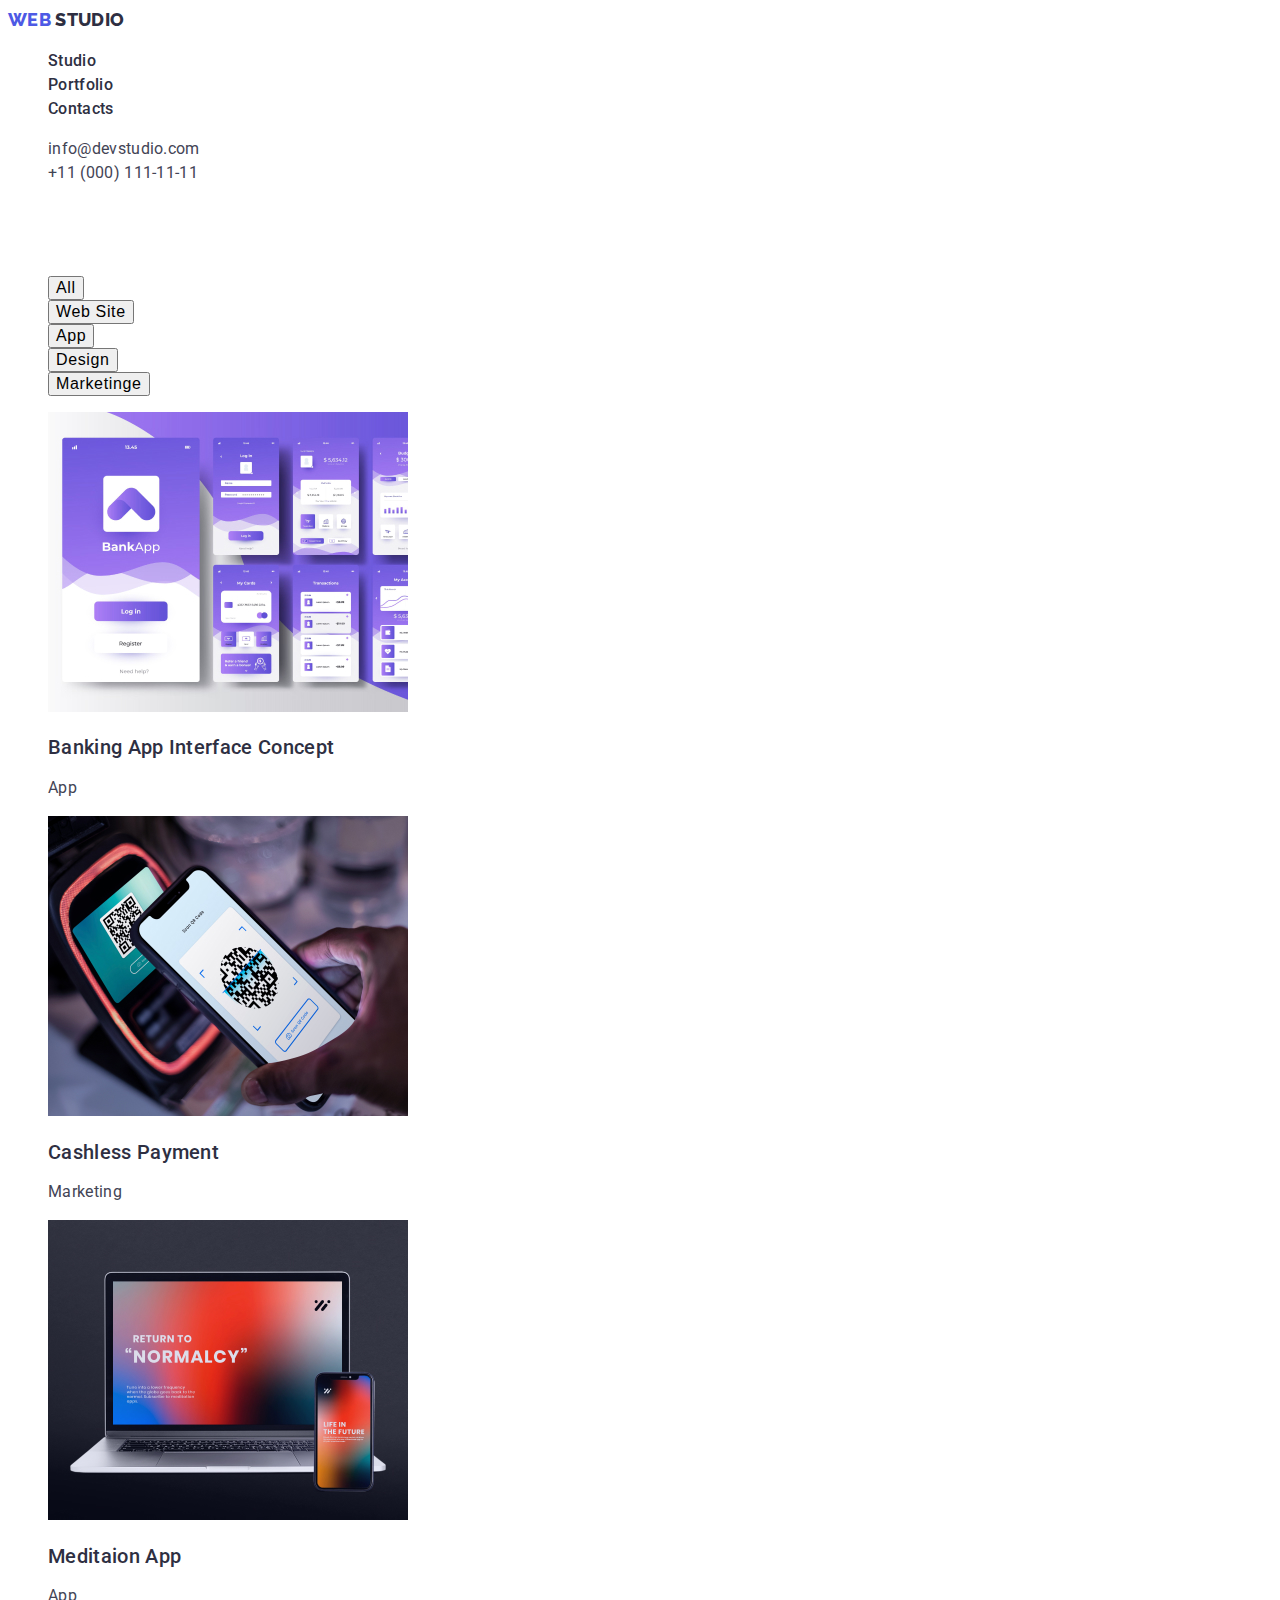
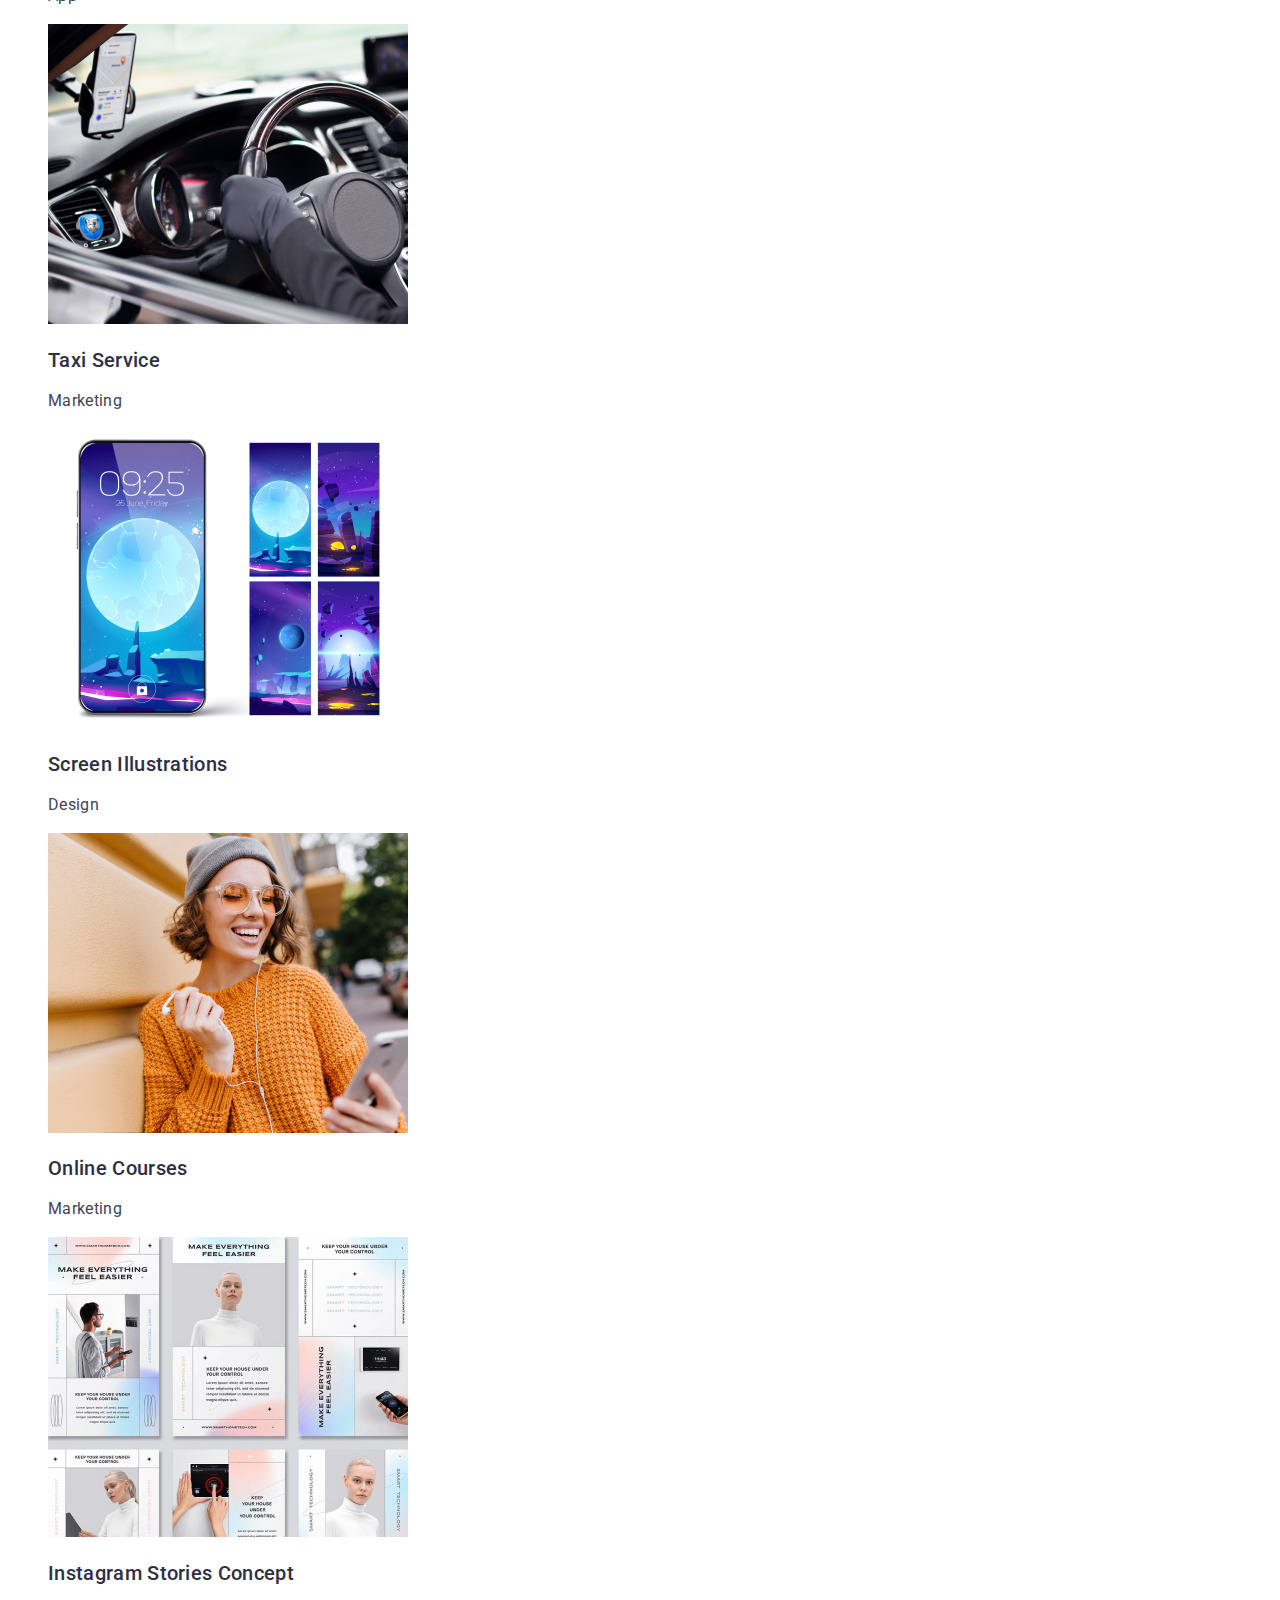
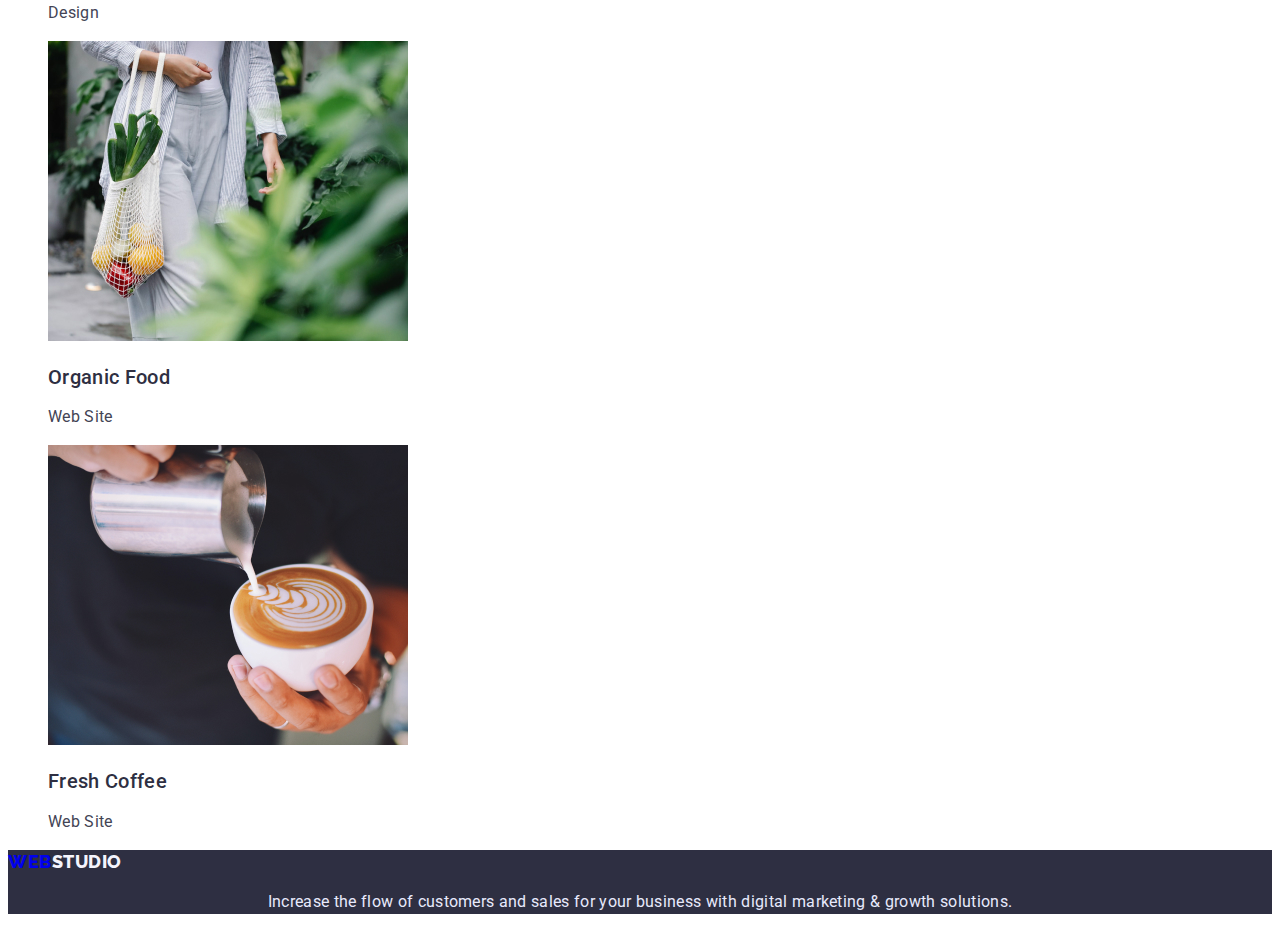
==== portfolio.html @ d3cdce74 "Clone home-tsk2" ====
<!DOCTYPE html>
<html lang="en">
  <head>
    <meta charset="UTF-8" />
    <meta http-equiv="X-UA-Compatible" content="IE=edge" />
    <meta name="viewport" content="width=device-width, initial-scale=1.0" />
    <title>Document</title>
    <link rel="preconnect" href="https://fonts.googleapis.com" />
    <link rel="preconnect" href="https://fonts.gstatic.com" crossorigin />
    <link
      href="https://fonts.googleapis.com/css2?family=Raleway:wght@800&family=Roboto:wght@400;500;700&display=swap"
      rel="stylesheet"
    />
    <link rel="stylesheet" href="./css/style.css" />
  </head>
  <body>
    <!--хедер-->
 <header class="header">
      <nav class="navigation ">
        <!--Navigation-->
        <a href="./index.html" class="logo-first link">
          WEB <span class="logo-second">STUDIO</span>
        </a>

        <ul class="navigation-list list  ">
          <li class="navigation-item">
            <a href="./index.html" class="navigation-link link">Studio</a></li>
          <li class="navigation-item">
            <a href="./portfolio.html" class="navigation-link link">Portfolio</a></li>
          <li class="navigation-item">
            <a href="" class="navigation-link link">Contacts</a></li>
        </ul>
      </nav>
      <ul class="contacts list ">
        <li class="navigation-contacts ">
          <a href="mailto:info@devstudio.com" class="contact-adress link">info@devstudio.com</a>
        </li>
        <li class="navigation-contacts" >
          <a href="tel:+11000111-11-11" class="contact-adress link">+11 (000) 111-11-11</a>
        </li>
      </ul>
    </header>

    <main class="portfolio-hero">

      <!--Navigation on page portfolio-->
      <section class="portfolio-navigation">
        <h1>Portfolio all </h1>
        <ul class="portfolio-navigation-list list">
          <li class="portfolio-navigation-item">
            <button type="button" class="portfolio-buttom">All</button>
          </li>
          <li class="portfolio-navigation-item">
            <button type="button" class="portfolio-buttom">Web Site</button>
          </li>
          <li class="portfolio-navigation-item">
            <button type="button" class="portfolio-buttom">App</button>
          </li>
          <li class="portfolio-navigation-item">
            <button type="button" class="portfolio-buttom">Design</button>
          </li>
          <li class="portfolio-navigation-item">
            <button type="button" class="portfolio-buttom">Marketinge</button>
          </li>
        </ul>
      

        <!--Link to app-->
      
        <ul class="app-list list">
          <li class="app-item">
            <a href="" class="app-link link">
              <img src="./images/bankingapp.jpg" alt="banks app" />
              <h2 class="app-maintext">Banking App Interface Concept</h2>
              <p class="app-paragraph">App</p>
            </a>
          </li>
          <li class="app-item">
            <a href="" class="app-link link">
              <img src="./images/cashless.jpg" alt="cashless payment" />
              <h2 class="app-maintext">Cashless Payment</h2>
              <p class="app-paragraph">Marketing</p>
            </a>
          </li>
          <li class="app-item">
            <a href="" class="app-link link">
              <img src="./images/meditationapp.jpg" alt="meditation app" />
              <h2 class="app-maintext">Meditaion App</h2>
              <p class="app-paragraph">App</p>
            </a>
          </li>

          <li class="app-item">
            <a href="" class="app-link link">
              <img src="./images/taxiservice.jpg" alt="Taxi Service" />
              <h2 class="app-maintext">Taxi Service</h2>
              <p class="app-paragraph">Marketing</p>
            </a>
          </li>
          <li class="app-item">
            <a href="" class="app-link link">
              <img
                src="./images/screenillustration.jpg"
                alt="Screen Illustrations"
              />
              <h2 class="app-maintext">Screen Illustrations</h2>
              <p class="app-paragraph">Design</p>
            </a>
          </li>
          <li class="app-item">
            <a href="" class="app-link link">
              <img src="./images/onlinecourses.jpg" alt="Online Courses" />
              <h2 class="app-maintext">Online Courses</h2>
              <p class="app-paragraph">Marketing</p>
            </a>
          </li>
          <li class="app-item">
            <a href="" class="app-link link">
              <img
                src="./images/inststories.jpg"
                alt="Instagram Stories Concept"
              />
              <h2 class="app-maintext">Instagram Stories Concept</h2>
              <p class="app-paragraph">Design</p>
            </a>
          </li>
          <li class="app-item">
            <a href="" class="app-link link">
              <img src="./images/organicfood.jpg" alt="Organic Food" />
              <h2 class="app-maintext">Organic Food</h2>
              <p class="app-paragraph">Web Site</p>
            </a>
          </li>
          <li class="app-item">
            <a href="" class="app-link link">
              <img src="./images/freshcoffe.jpg" alt="Fresh Coffee" />
              <h2 class="app-maintext">Fresh Coffee</h2>
              <p class="app-paragraph">Web Site</p>
            </a>
          </li>
        </ul>
      </section>
    </main>

    <!-- футер-->
   <footer class="footer">
      <a href="./index.html" class="logo-footer-first link">
        WEB <span class="logo-footer-second link">Studio</span>
      </a>

      <p class="footer-paragraph">
        Increase the flow of customers and sales for your business with digital
        marketing & growth solutions.
      </p>
    </footer>
  </body>
  </body>
</html>
---- css/style.css ----
:root {
    --violet-color: #4D5AE5;
    --maintext-color: #2E2F42;
    --gray-color: #434455;
   --btn-navigation:#404BBF;
}
body{
    color:#FFFFFF ;
    font-family: 'Roboto', sans-serif;     
    letter-spacing: 0.02em;
    line-height: 1.5;
    font-size: 16px;
    background-color: #FFFFFF;

}

.header {
}
/*скинути крапки у списках ліст*/
.list {
    list-style: none;
}
/*скинути підкреслення на ссілках*.*/
.link {
    text-decoration: none;
}

.navigation {
 }

.logo-first, .logo-second {
        font-family: 'Raleway';
        font-style: normal;
        font-weight: 800;
        font-size: 18px;
        line-height: 1.33;
        color:var(--violet-color);
}

.logo-second {
    color:var(--maintext-color);      
}

.navigation-list {  
}

.navigation-item {
}
.navigation-link {
    font-weight: 500;
        color:var(--maintext-color);
}
.navigation-link:hover,
.navigation-link:focus {
    color: var(--btn-navigation);
}
.contacts{    
}

.navigation-contacts{
}
 .contact-adress {
    font-style: normal;
        font-weight: 400;
        color: var(--gray-color);   
}

.contact-adress:hover,
.contact-adress:focus {
    color: var(--btn-navigation);
}
/* фокус для таба на интерактинвные элементы)*/

/* Main */

/* Section hero*/
.hero {}

.hero-main{ 
    background: #2E2F42;
}

.hero-text {
font-weight: 700;
    font-size: 56px;
    line-height: 1.07;
    text-align: center;
    color: #FFFFFF;
}

.hero-buttom {
    font-family: inherit;
    font-weight: 500;
        font-size: 16px;
        display: flex;
        align-items: center;
        letter-spacing: 0.04em;
        color: #FFFFFF;
        cursor: pointer;
}

.hero-buttom:hover,
.hero-buttom:focus {
    color: #FFFFFF;
}

/* Section tefnology*/

.tehnology {}

.tehhology-maintext {}

.tehnology-text, .about-text {
    font-weight: 500;
    font-size: 20px;
    line-height: 1.2;
    color: var(--maintext-color);
}

.tehnology-paragraph {
    font-weight: 400;
    color: var(--gray-color);
}

.tehnology-list {}

.tehnology-item {
}

/* section work*/

.work {}

.work-maintext, .about-maintext {
    font-weight: 700;
    font-size: 36px;
    line-height: 1.11;
    text-align: center;
    letter-spacing: 0.02em;
    text-transform: capitalize;
    color: var(--maintext-color);
}

.work-list {}

.work-item {}

.work-link {}

/*section our team - about*/

.about {
    background: #F4F4FD;
    
}

.about-maintext {
}

.about-list {}

.about-item {}

.about-text {
}

.about-paragraph, .footer-paragraph {
    font-weight: 400;
        text-align: center;
        color: var(--gray-color);
}


/* Footer */

.footer {
    background: #2E2F42;
}

.logo-footer-first, .logo-footer-second {
    font-family: 'Raleway';
        font-weight: 800;
        font-size: 18px;
        line-height: 1.33;
        display: flex;
        align-items: center;
        letter-spacing: 0.03em;
        text-transform: uppercase;
        color:--violet-color;
}

.logo-footer-second {
        line-height: 1.17;
        letter-spacing: 0.03em;
        color: #F4F4FD;
}

.footer-paragraph {
        color: #E7E9FC;
}


/*--Page portoflio--*/
/*  Section portfolio navigation*/

.portfolio-hero {}

.portfolio-navigation {}

.portfolio-navigation-list {}

.portfolio-navigation-item {}

.portfolio-buttom {
    font-weight: 500;
        font-size: 16px;
        display: flex;
        align-items: center;
        text-align: center;
        letter-spacing: 0.04em;
        color: --violet-color;
        cursor: pointer;
}

.portfolio-buttom:hover,
.portfolio-buttom:focus
 {
   color: --violet-color; 
}
.portfolio-buttom:active {
    color: var(--gray-color);
}


/* Section portfolio aalication*/

.application {}

.app-list {}

.app-item {}

.app-link {}

.app-maintext {
    font-weight: 500;
        font-size: 20px;
        line-height: 1.2;
        color: var(--maintext-color);
}

.app-paragraph {
    font-weight: 400;
        color: var(--gray-color);
}
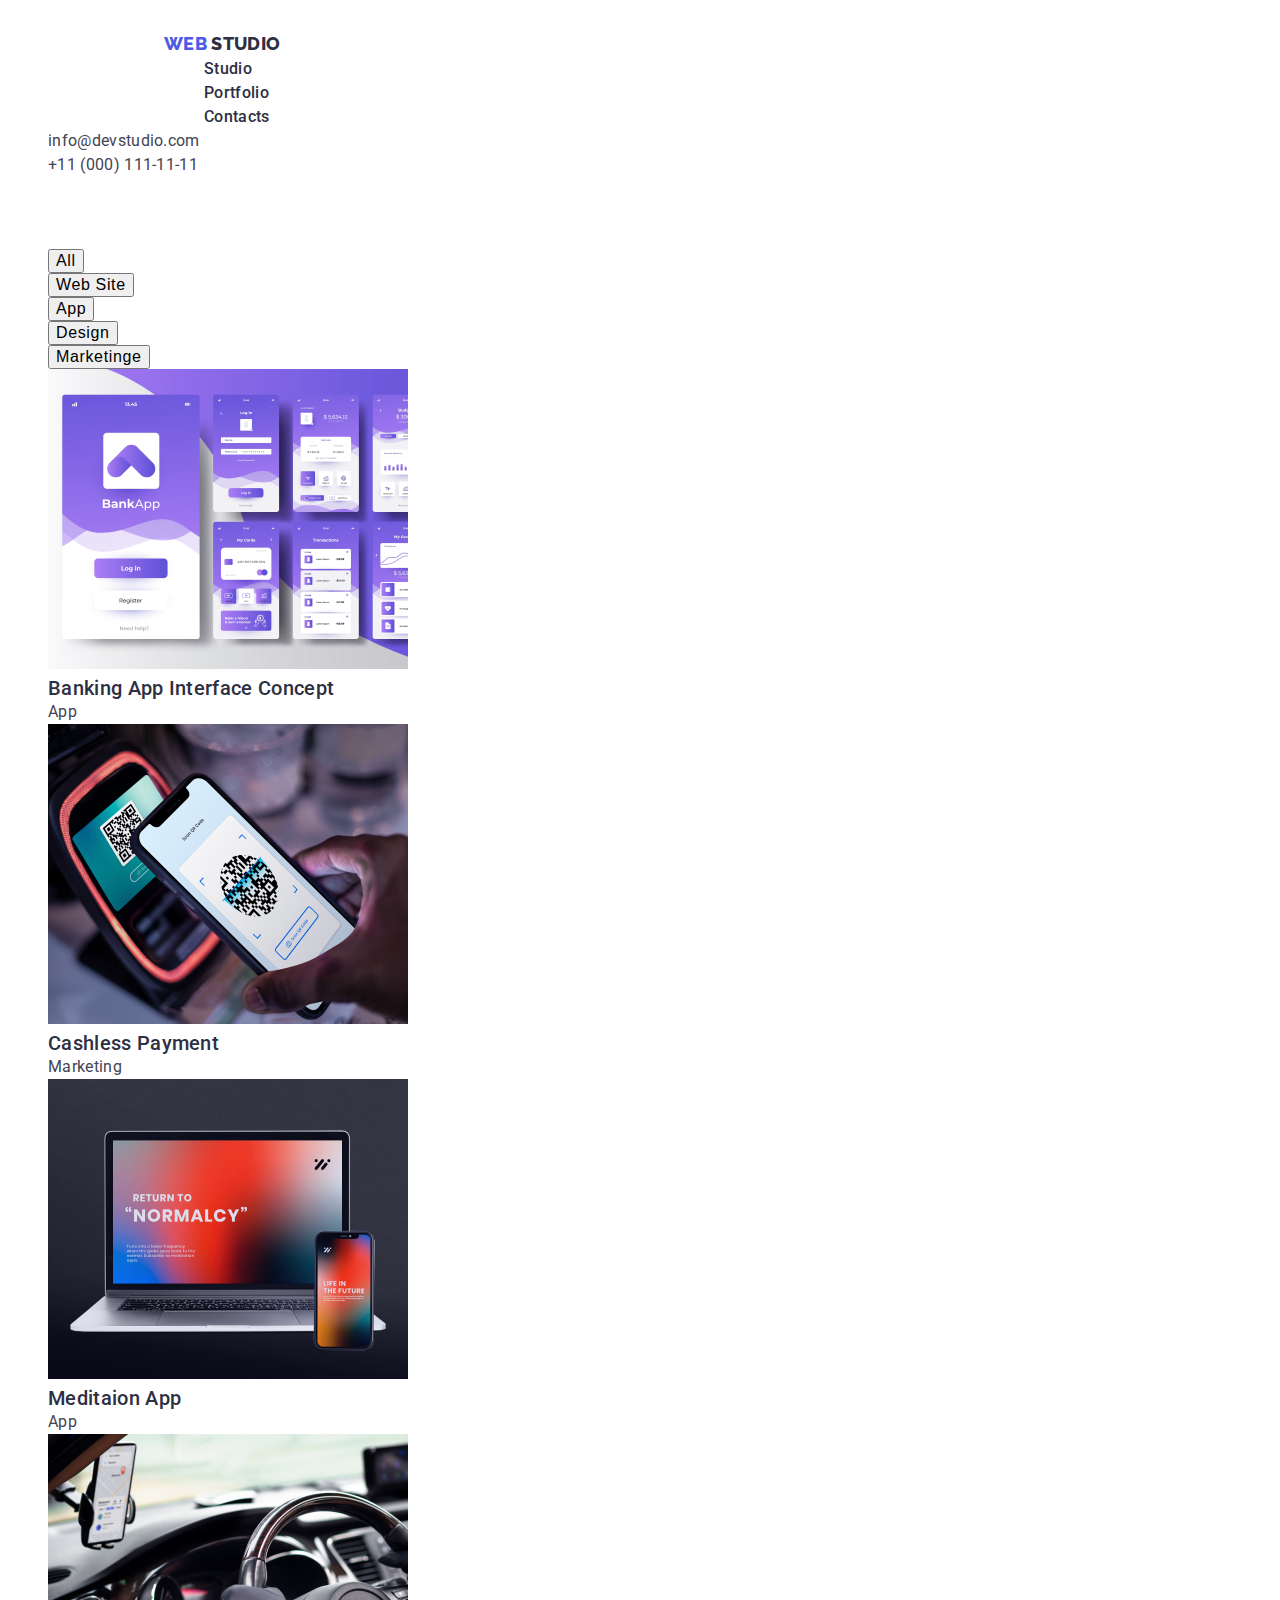
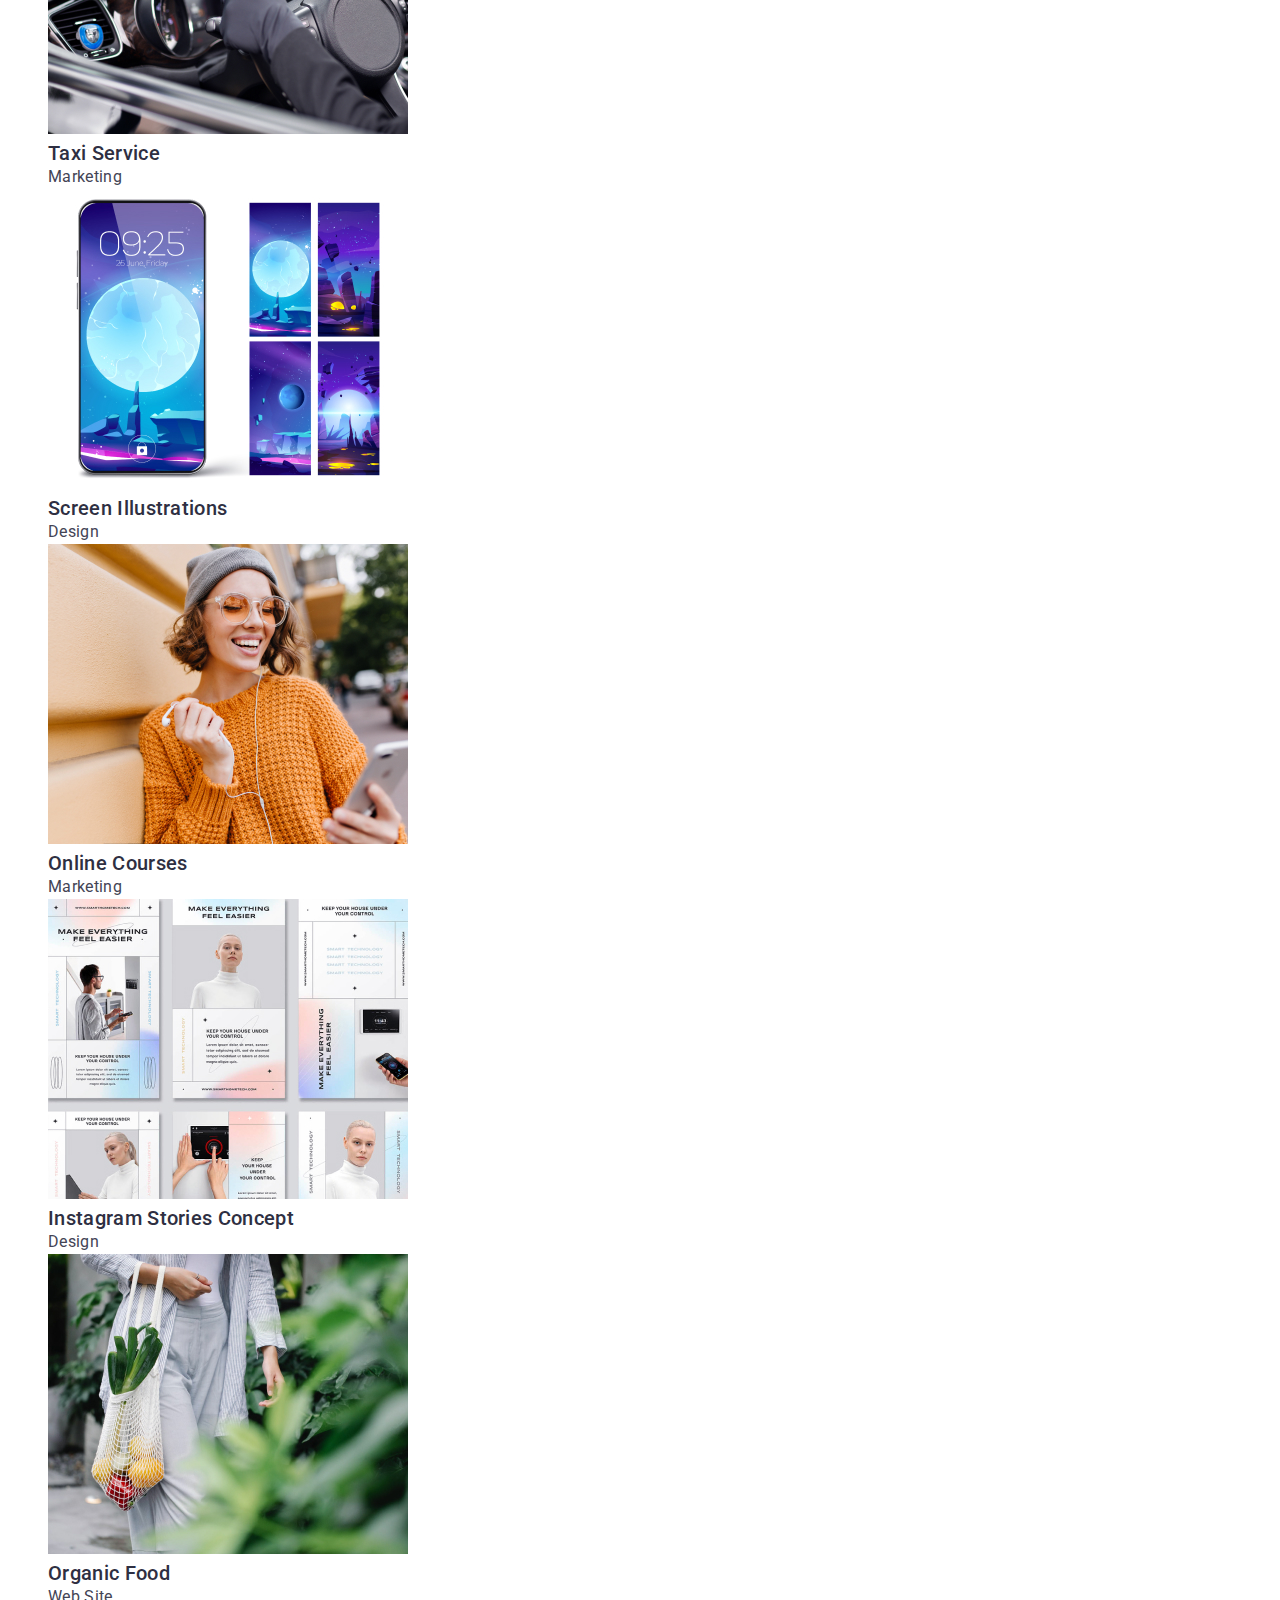
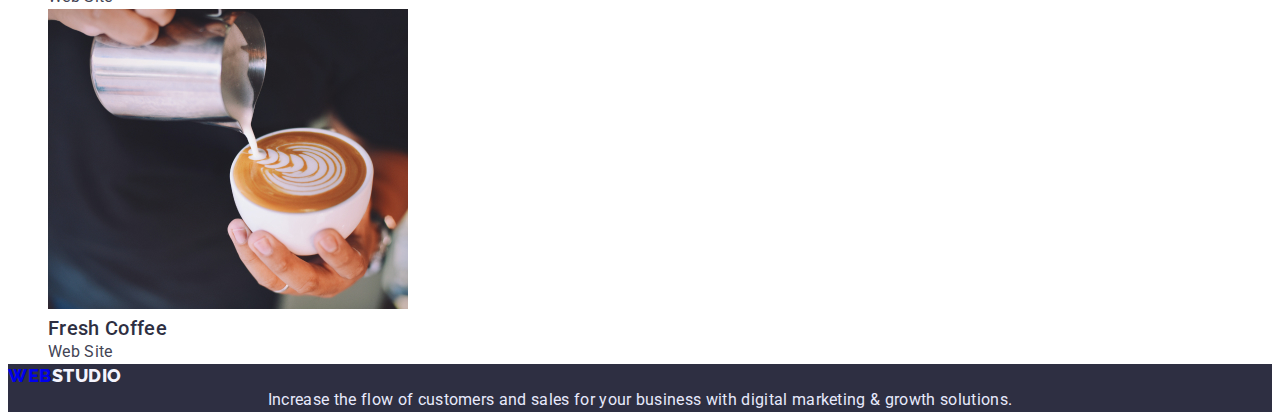
==== commit cc5f233a: "Начало разработки контейнеров" ====
--- a/portfolio.html
+++ b/portfolio.html
@@ -11,26 +11,29 @@
       href="https://fonts.googleapis.com/css2?family=Raleway:wght@800&family=Roboto:wght@400;500;700&display=swap"
       rel="stylesheet"
     />
+    <link rel="stylesheet" href="https://cdnjs.cloudflare.com/ajax/libs/modern-normalize/1.1.0/modern-normalize.min.css" integrity="sha512-wpPYUAdjBVSE4KJnH1VR1HeZfpl1ub8YT/NKx4PuQ5NmX2tKuGu6U/JRp5y+Y8XG2tV+wKQpNHVUX03MfMFn9Q==" crossorigin="anonymous" referrerpolicy="no-referrer" />
     <link rel="stylesheet" href="./css/style.css" />
   </head>
   <body>
     <!--хедер-->
  <header class="header">
-      <nav class="navigation ">
-        <!--Navigation-->
-        <a href="./index.html" class="logo-first link">
-          WEB <span class="logo-second">STUDIO</span>
-        </a>
-
-        <ul class="navigation-list list  ">
-          <li class="navigation-item">
-            <a href="./index.html" class="navigation-link link">Studio</a></li>
-          <li class="navigation-item">
-            <a href="./portfolio.html" class="navigation-link link">Portfolio</a></li>
-          <li class="navigation-item">
-            <a href="" class="navigation-link link">Contacts</a></li>
-        </ul>
-      </nav>
+     <div class="container">
+        <nav class="navigation ">
+          <!--Navigation-->
+          <a href="./index.html" class="logo-first link">
+            WEB <span class="logo-second">STUDIO</span>
+          </a>
+  
+          <ul class="navigation-list list  ">
+            <li class="navigation-item">
+              <a href="./index.html" class="navigation-link link">Studio</a></li>
+            <li class="navigation-item">
+              <a href="./portfolio.html" class="navigation-link link">Portfolio</a></li>
+            <li class="navigation-item">
+              <a href="" class="navigation-link link">Contacts</a></li>
+          </ul>
+        </nav>
+     </div>
       <ul class="contacts list ">
         <li class="navigation-contacts ">
           <a href="mailto:info@devstudio.com" class="contact-adress link">info@devstudio.com</a>
--- a/css/style.css
+++ b/css/style.css
@@ -14,7 +14,22 @@
 
 }
 
+/*якщо є нормалайз 
+* {
+    box-sizing: border-box;
+}
+зірочку не пишемо*/
+p, h1,h2, h3, h4 {
+    margin:0;
+}
+
+ul {
+    margin: 0;
+    padding-left: o;
+}
 .header {
+    padding-top: 24px;
+    padding-bottom: 24px;
 }
 /*скинути крапки у списках ліст*/
 .list {
@@ -78,6 +93,10 @@
 
 .hero-main{ 
     background: #2E2F42;
+    padding-top: 188px;
+    padding-right: 473px ;
+    padding-bottom: 292px;
+    padding-left: 473px ;
 }
 
 .hero-text {
@@ -97,6 +116,10 @@
         letter-spacing: 0.04em;
         color: #FFFFFF;
         cursor: pointer;
+       /* padding-top: 356px;
+        padding-right: 635px;
+        padding-bottom: 188px;
+        padding-left:636px ;*/
 }
 
 .hero-buttom:hover,
@@ -252,4 +275,16 @@
 .app-paragraph {
     font-weight: 400;
         color: var(--gray-color);
-}+}
+/**flexbox**/
+
+ .container {
+    width: 1128px;
+    height: ;
+    padding-left: 156px;
+    padding-right: 156px;
+    outline: 1px solid;
+    margin: 0 auto;
+ }
+
+ .container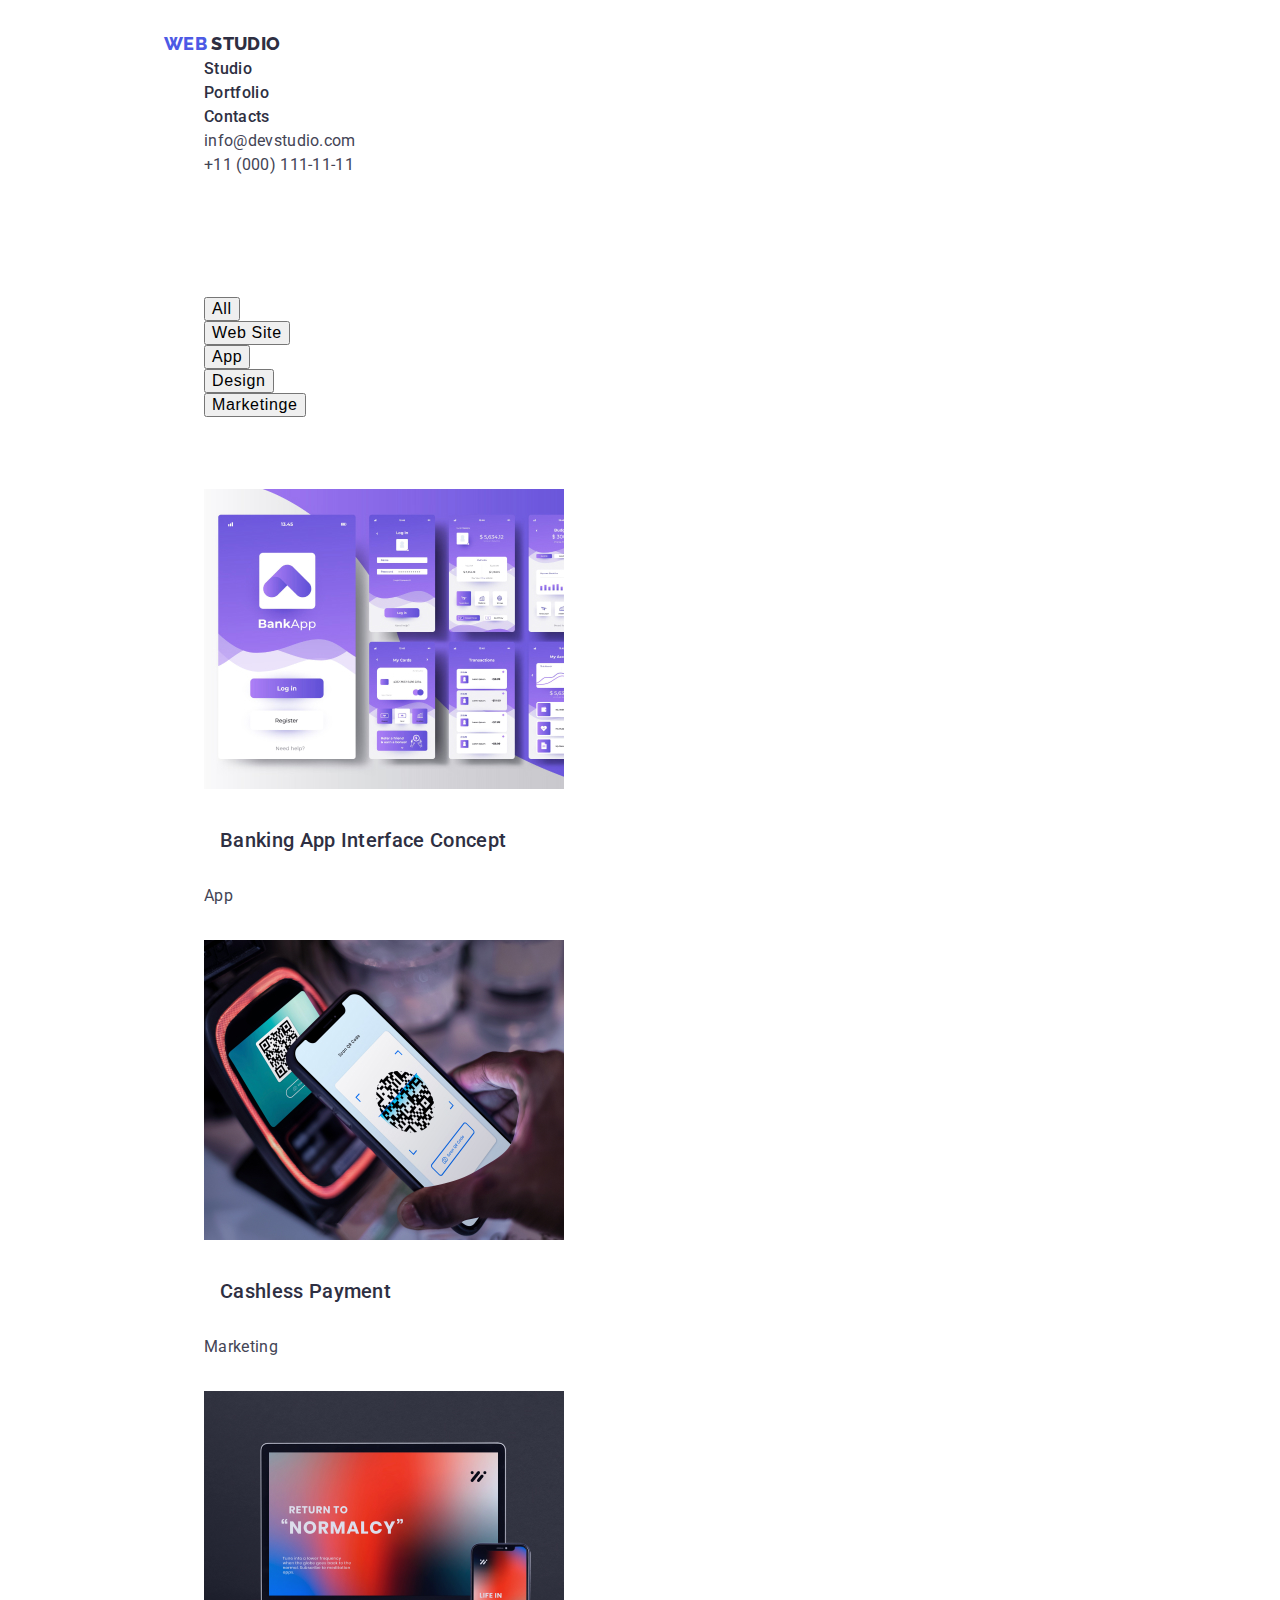
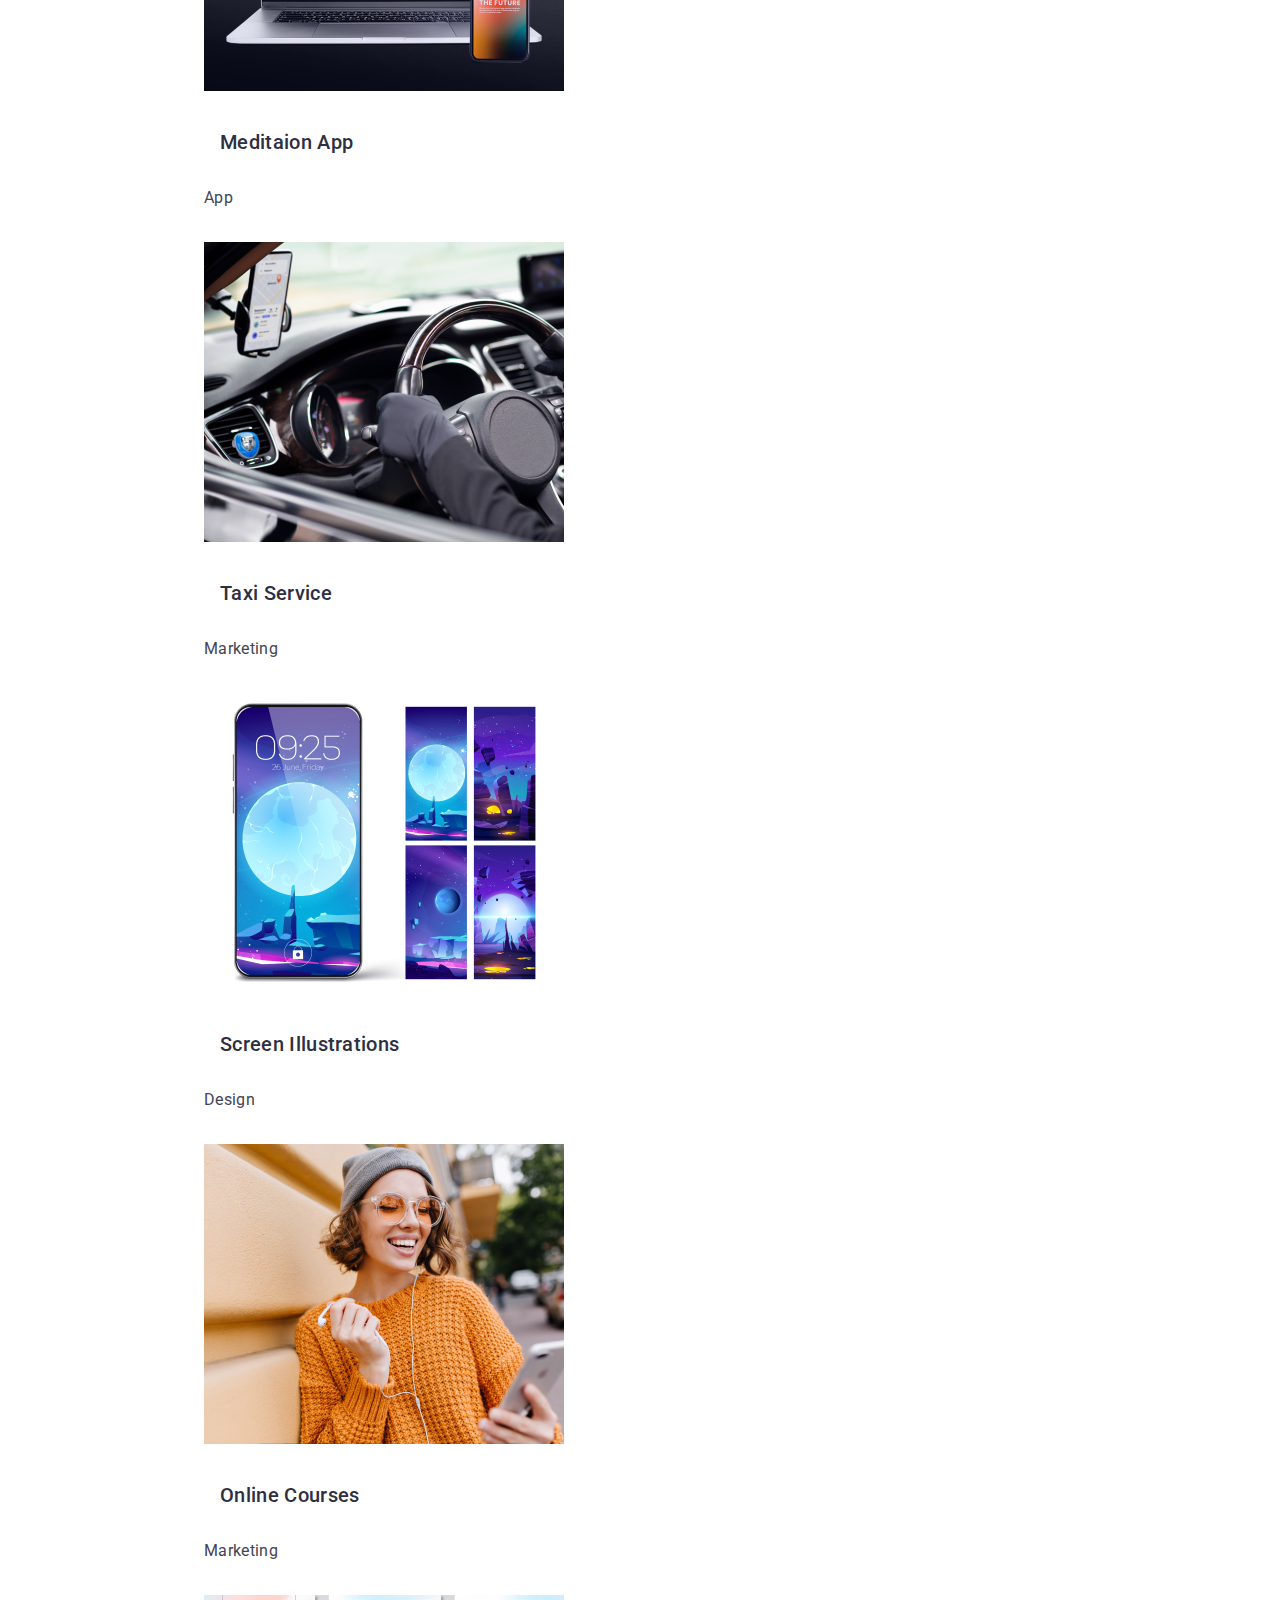
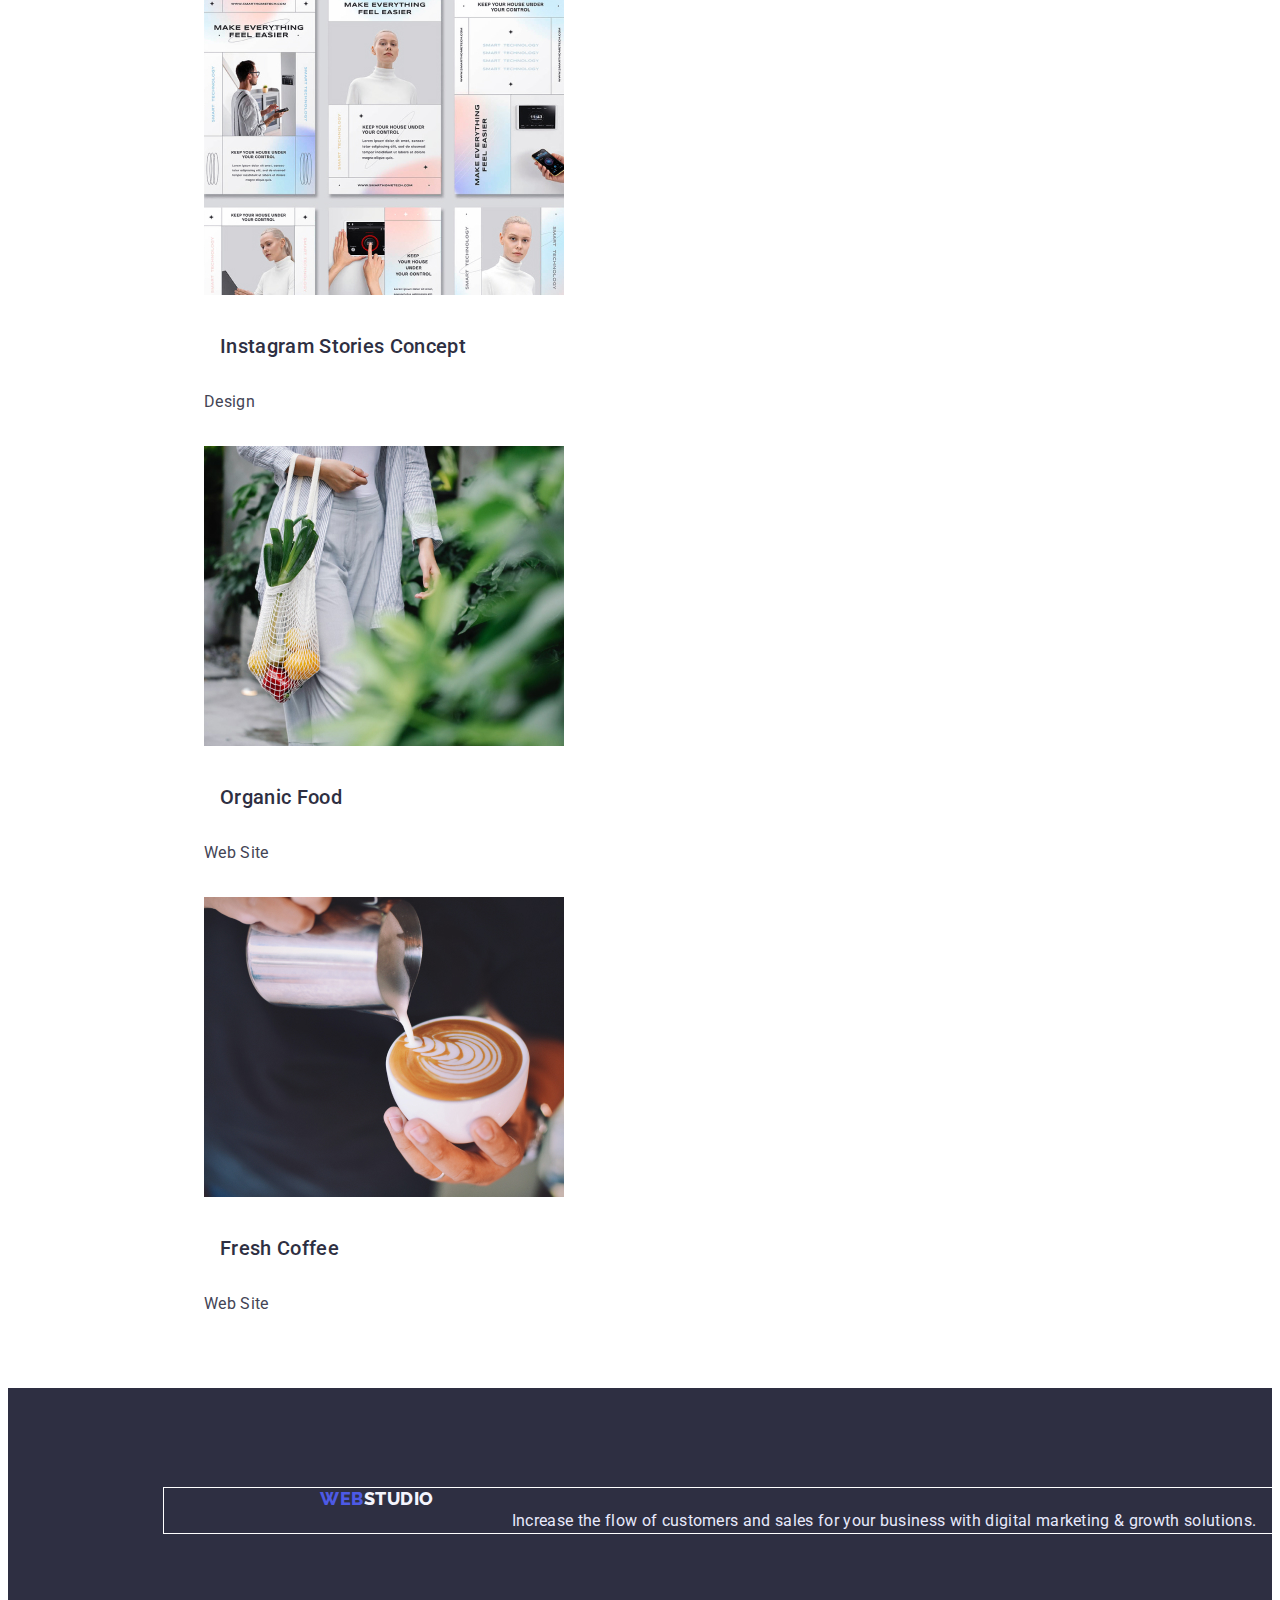
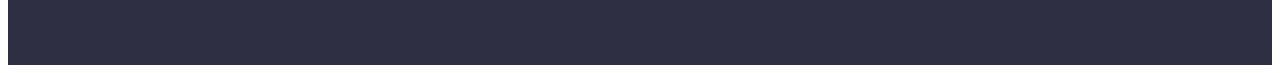
==== commit b0a09822: "Прописала частично без флекса" ====
--- a/portfolio.html
+++ b/portfolio.html
@@ -33,7 +33,7 @@
               <a href="" class="navigation-link link">Contacts</a></li>
           </ul>
         </nav>
-     </div>
+     
       <ul class="contacts list ">
         <li class="navigation-contacts ">
           <a href="mailto:info@devstudio.com" class="contact-adress link">info@devstudio.com</a>
@@ -42,119 +42,124 @@
           <a href="tel:+11000111-11-11" class="contact-adress link">+11 (000) 111-11-11</a>
         </li>
       </ul>
+    </div>
     </header>
 
     <main class="portfolio-hero">
 
       <!--Navigation on page portfolio-->
       <section class="portfolio-navigation">
-        <h1>Portfolio all </h1>
-        <ul class="portfolio-navigation-list list">
-          <li class="portfolio-navigation-item">
-            <button type="button" class="portfolio-buttom">All</button>
-          </li>
-          <li class="portfolio-navigation-item">
-            <button type="button" class="portfolio-buttom">Web Site</button>
-          </li>
-          <li class="portfolio-navigation-item">
-            <button type="button" class="portfolio-buttom">App</button>
-          </li>
-          <li class="portfolio-navigation-item">
-            <button type="button" class="portfolio-buttom">Design</button>
-          </li>
-          <li class="portfolio-navigation-item">
-            <button type="button" class="portfolio-buttom">Marketinge</button>
-          </li>
-        </ul>
-      
-
-        <!--Link to app-->
-      
-        <ul class="app-list list">
-          <li class="app-item">
-            <a href="" class="app-link link">
-              <img src="./images/bankingapp.jpg" alt="banks app" />
-              <h2 class="app-maintext">Banking App Interface Concept</h2>
-              <p class="app-paragraph">App</p>
-            </a>
-          </li>
-          <li class="app-item">
-            <a href="" class="app-link link">
-              <img src="./images/cashless.jpg" alt="cashless payment" />
-              <h2 class="app-maintext">Cashless Payment</h2>
-              <p class="app-paragraph">Marketing</p>
-            </a>
-          </li>
-          <li class="app-item">
-            <a href="" class="app-link link">
-              <img src="./images/meditationapp.jpg" alt="meditation app" />
-              <h2 class="app-maintext">Meditaion App</h2>
-              <p class="app-paragraph">App</p>
-            </a>
-          </li>
-
-          <li class="app-item">
-            <a href="" class="app-link link">
-              <img src="./images/taxiservice.jpg" alt="Taxi Service" />
-              <h2 class="app-maintext">Taxi Service</h2>
-              <p class="app-paragraph">Marketing</p>
-            </a>
-          </li>
-          <li class="app-item">
-            <a href="" class="app-link link">
-              <img
-                src="./images/screenillustration.jpg"
-                alt="Screen Illustrations"
-              />
-              <h2 class="app-maintext">Screen Illustrations</h2>
-              <p class="app-paragraph">Design</p>
-            </a>
-          </li>
-          <li class="app-item">
-            <a href="" class="app-link link">
-              <img src="./images/onlinecourses.jpg" alt="Online Courses" />
-              <h2 class="app-maintext">Online Courses</h2>
-              <p class="app-paragraph">Marketing</p>
-            </a>
-          </li>
-          <li class="app-item">
-            <a href="" class="app-link link">
-              <img
-                src="./images/inststories.jpg"
-                alt="Instagram Stories Concept"
-              />
-              <h2 class="app-maintext">Instagram Stories Concept</h2>
-              <p class="app-paragraph">Design</p>
-            </a>
-          </li>
-          <li class="app-item">
-            <a href="" class="app-link link">
-              <img src="./images/organicfood.jpg" alt="Organic Food" />
-              <h2 class="app-maintext">Organic Food</h2>
-              <p class="app-paragraph">Web Site</p>
-            </a>
-          </li>
-          <li class="app-item">
-            <a href="" class="app-link link">
-              <img src="./images/freshcoffe.jpg" alt="Fresh Coffee" />
-              <h2 class="app-maintext">Fresh Coffee</h2>
-              <p class="app-paragraph">Web Site</p>
-            </a>
-          </li>
-        </ul>
+        <div class="container">
+          <h1 hidden>Portfolio all </h1>
+          <ul class="portfolio-navigation-list list">
+            <li class="portfolio-navigation-item">
+              <button type="button" class="portfolio-buttom">All</button>
+            </li>
+            <li class="portfolio-navigation-item">
+              <button type="button" class="portfolio-buttom">Web Site</button>
+            </li>
+            <li class="portfolio-navigation-item">
+              <button type="button" class="portfolio-buttom">App</button>
+            </li>
+            <li class="portfolio-navigation-item">
+              <button type="button" class="portfolio-buttom">Design</button>
+            </li>
+            <li class="portfolio-navigation-item">
+              <button type="button" class="portfolio-buttom">Marketinge</button>
+            </li>
+          </ul>
+        
+  
+          <!--Link to app-->
+        
+          <ul class="app-list list">
+            <li class="app-item">
+              <a href="" class="app-link link">
+                <img src="./images/bankingapp.jpg" alt="banks app" />
+                <h2 class="app-maintext">Banking App Interface Concept</h2>
+                <p class="app-paragraph">App</p>
+              </a>
+            </li>
+            <li class="app-item">
+              <a href="" class="app-link link">
+                <img src="./images/cashless.jpg" alt="cashless payment" />
+                <h2 class="app-maintext">Cashless Payment</h2>
+                <p class="app-paragraph">Marketing</p>
+              </a>
+            </li>
+            <li class="app-item">
+              <a href="" class="app-link link">
+                <img src="./images/meditationapp.jpg" alt="meditation app" />
+                <h2 class="app-maintext">Meditaion App</h2>
+                <p class="app-paragraph">App</p>
+              </a>
+            </li>
+  
+            <li class="app-item">
+              <a href="" class="app-link link">
+                <img src="./images/taxiservice.jpg" alt="Taxi Service" />
+                <h2 class="app-maintext">Taxi Service</h2>
+                <p class="app-paragraph">Marketing</p>
+              </a>
+            </li>
+            <li class="app-item">
+              <a href="" class="app-link link">
+                <img
+                  src="./images/screenillustration.jpg"
+                  alt="Screen Illustrations"
+                />
+                <h2 class="app-maintext">Screen Illustrations</h2>
+                <p class="app-paragraph">Design</p>
+              </a>
+            </li>
+            <li class="app-item">
+              <a href="" class="app-link link">
+                <img src="./images/onlinecourses.jpg" alt="Online Courses" />
+                <h2 class="app-maintext">Online Courses</h2>
+                <p class="app-paragraph">Marketing</p>
+              </a>
+            </li>
+            <li class="app-item">
+              <a href="" class="app-link link">
+                <img
+                  src="./images/inststories.jpg"
+                  alt="Instagram Stories Concept"
+                />
+                <h2 class="app-maintext">Instagram Stories Concept</h2>
+                <p class="app-paragraph">Design</p>
+              </a>
+            </li>
+            <li class="app-item">
+              <a href="" class="app-link link">
+                <img src="./images/organicfood.jpg" alt="Organic Food" />
+                <h2 class="app-maintext">Organic Food</h2>
+                <p class="app-paragraph">Web Site</p>
+              </a>
+            </li>
+            <li class="app-item">
+              <a href="" class="app-link link">
+                <img src="./images/freshcoffe.jpg" alt="Fresh Coffee" />
+                <h2 class="app-maintext">Fresh Coffee</h2>
+                <p class="app-paragraph">Web Site</p>
+              </a>
+            </li>
+          </ul>
+        </div>
       </section>
     </main>
 
     <!-- футер-->
    <footer class="footer">
-      <a href="./index.html" class="logo-footer-first link">
-        WEB <span class="logo-footer-second link">Studio</span>
-      </a>
-
-      <p class="footer-paragraph">
-        Increase the flow of customers and sales for your business with digital
-        marketing & growth solutions.
-      </p>
+      <div class="container">
+        <a href="./index.html" class="logo-footer-first link">
+          WEB <span class="logo-footer-second link">Studio</span>
+        </a>
+  
+        <p class="footer-paragraph">
+          Increase the flow of customers and sales for your business with digital
+          marketing & growth solutions.
+        </p>
+      </div>
     </footer>
   </body>
   </body>
--- a/css/style.css
+++ b/css/style.css
@@ -129,9 +129,15 @@
 
 /* Section tefnology*/
 
-.tehnology {}
-
-.tehhology-maintext {}
+.tehnology {
+    padding-top: 120px;
+    padding-bottom: 120px;
+}
+
+
+.tehhology-maintext {
+    color: hidden;
+}
 
 .tehnology-text, .about-text {
     font-weight: 500;
@@ -152,7 +158,11 @@
 
 /* section work*/
 
-.work {}
+.work {
+    padding-top: 120px;
+    margin-bottom: 120px;
+    color: tomato;
+}
 
 .work-maintext, .about-maintext {
     font-weight: 700;
@@ -162,11 +172,14 @@
     letter-spacing: 0.02em;
     text-transform: capitalize;
     color: var(--maintext-color);
+    margin-bottom: 72px;
 }
 
 .work-list {}
 
-.work-item {}
+.work-item {
+    margin-bottom: 120px;
+}
 
 .work-link {}
 
@@ -178,19 +191,26 @@
 }
 
 .about-maintext {
+    padding-top: 120px;
+    margin-bottom: 72px;
 }
 
 .about-list {}
 
-.about-item {}
+.about-item {
+    margin-bottom: 32px;
+}
 
 .about-text {
+    padding-top: 32px;
+    margin-bottom: 8px;
 }
 
 .about-paragraph, .footer-paragraph {
     font-weight: 400;
         text-align: center;
         color: var(--gray-color);
+        margin-bottom: 32px;
 }
 
 
@@ -198,28 +218,42 @@
 
 .footer {
     background: #2E2F42;
+    padding-top: 100px; 
+    padding-bottom: 100px;
+    padding-right: 1020px;
+    padding-left: 156px;
 }
 
 .logo-footer-first, .logo-footer-second {
     font-family: 'Raleway';
         font-weight: 800;
         font-size: 18px;
-        line-height: 1.33;
+        line-height: 1.17;
         display: flex;
         align-items: center;
         letter-spacing: 0.03em;
         text-transform: uppercase;
-        color:--violet-color;
+        color:var(--violet-color);
+       
+        
+      
+     
 }
 
 .logo-footer-second {
-        line-height: 1.17;
-        letter-spacing: 0.03em;
         color: #F4F4FD;
+       
+       /* padding-top: 100px;
+        margin-bottom: 16px;*/
+   
 }
 
 .footer-paragraph {
         color: #E7E9FC;
+       /* padding-top: 16px;
+        padding-right: 1020px;
+        padding-bottom: 100px;
+        padding-left: 156px;*/
 }
 
 
@@ -228,11 +262,19 @@
 
 .portfolio-hero {}
 
-.portfolio-navigation {}
-
-.portfolio-navigation-list {}
-
-.portfolio-navigation-item {}
+.portfolio-navigation {
+    padding-top: 96px;
+    margin-bottom: 72px;
+}
+
+.portfolio-navigation-list {
+    margin-bottom: 72px;
+}
+
+.portfolio-navigation-item {
+    
+
+}
 
 .portfolio-buttom {
     font-weight: 500;
@@ -263,18 +305,26 @@
 
 .app-item {}
 
-.app-link {}
+.app-link {
+    
+}
 
 .app-maintext {
     font-weight: 500;
         font-size: 20px;
         line-height: 1.2;
         color: var(--maintext-color);
+        margin-bottom: 32px;
+        padding-top: 32px;
+        padding-right: 54px;
+        padding-left: 16px ;
+       
 }
 
 .app-paragraph {
     font-weight: 400;
         color: var(--gray-color);
+        margin-bottom: 32px;
 }
 /**flexbox**/
 
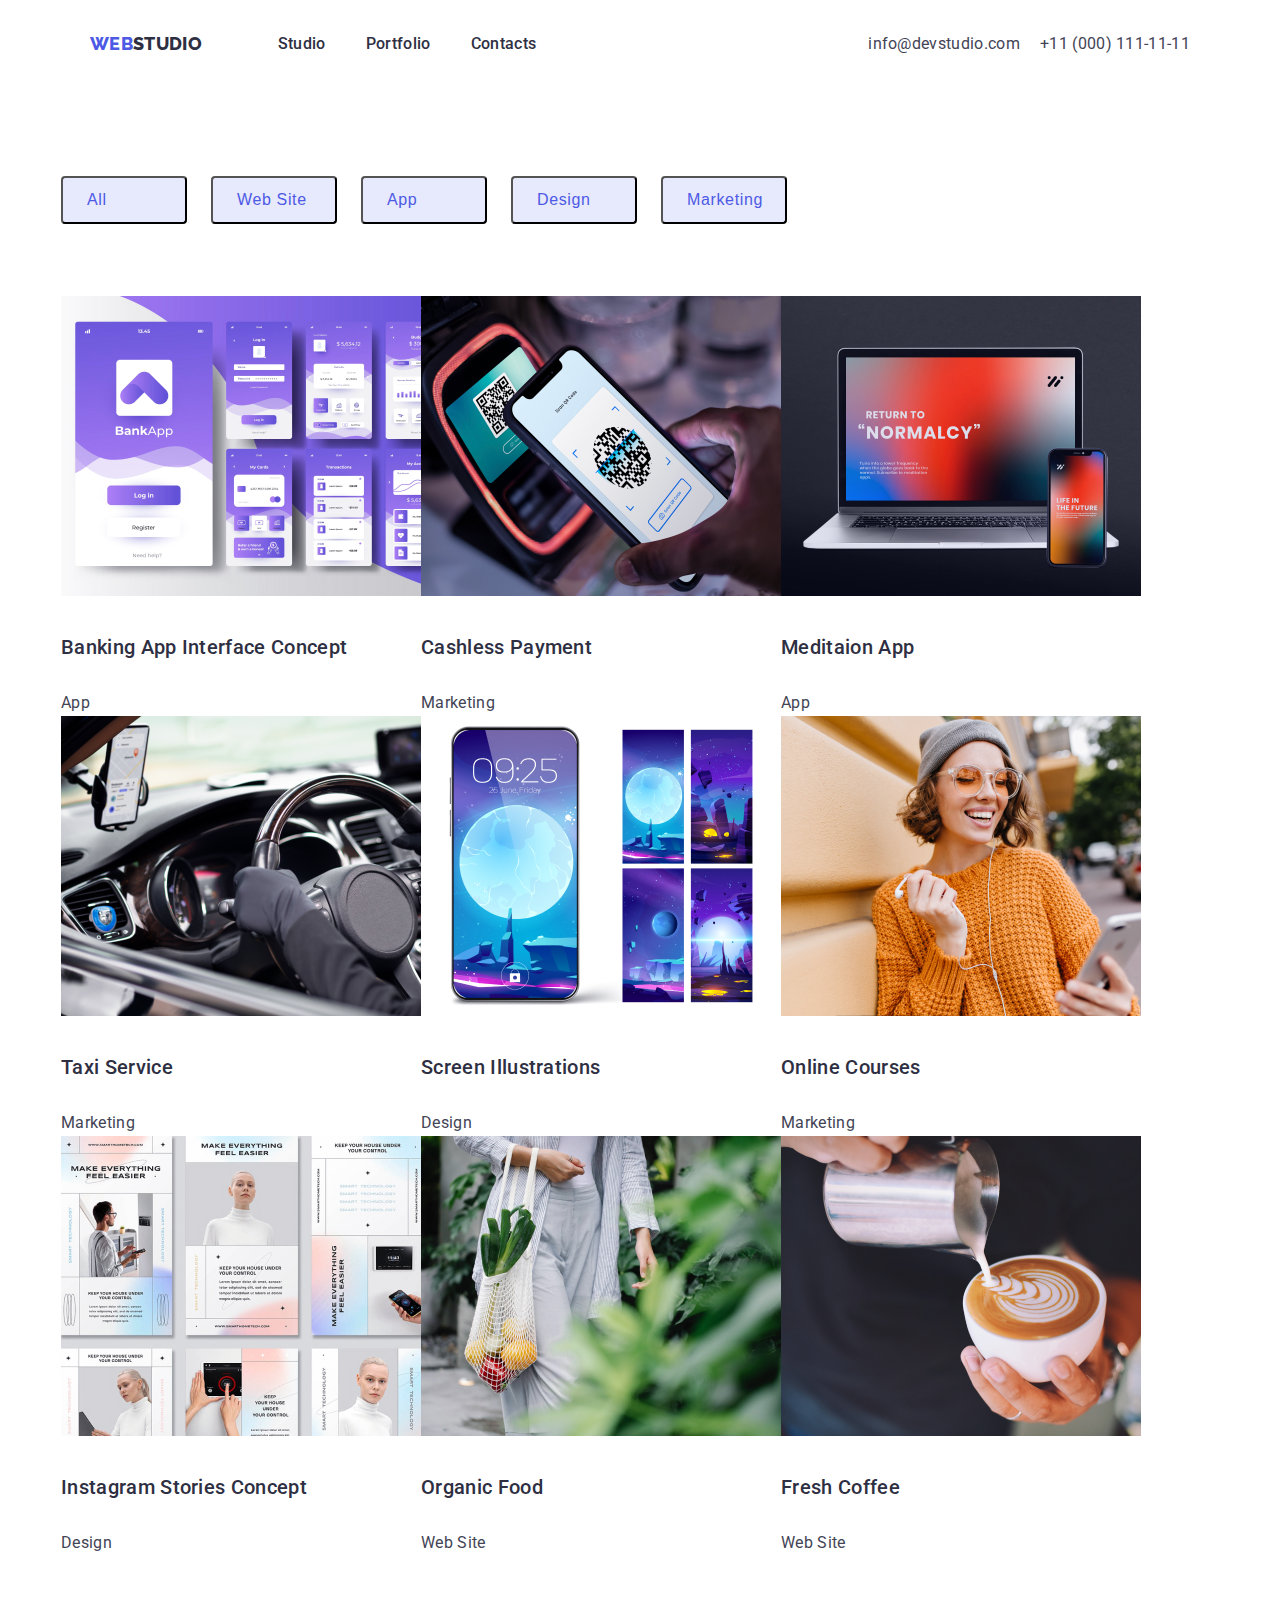
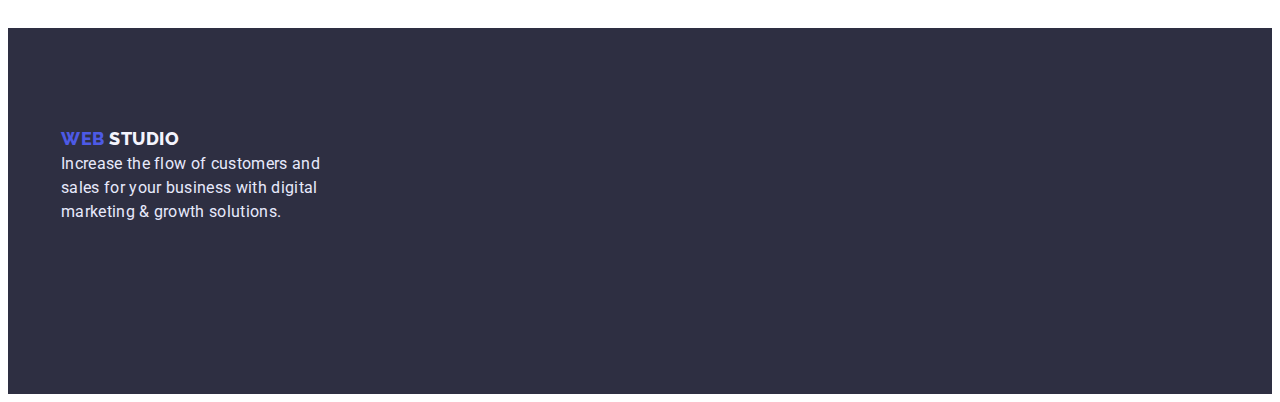
==== commit a579201d: "Першу сторінку зробила" ====
--- a/portfolio.html
+++ b/portfolio.html
@@ -15,35 +15,45 @@
     <link rel="stylesheet" href="./css/style.css" />
   </head>
   <body>
-    <!--хедер-->
- <header class="header">
-     <div class="container">
-        <nav class="navigation ">
+  <!--хедер-->
+    <header class="header">
+      <div class="container main-nav">
+        <nav class="navigation">
           <!--Navigation-->
           <a href="./index.html" class="logo-first link">
             WEB <span class="logo-second">STUDIO</span>
           </a>
-  
-          <ul class="navigation-list list  ">
+
+          <ul class="navigation-list list">
             <li class="navigation-item">
-              <a href="./index.html" class="navigation-link link">Studio</a></li>
+              <a href="./index.html" class="navigation-link link">Studio</a>
+            </li>
             <li class="navigation-item">
-              <a href="./portfolio.html" class="navigation-link link">Portfolio</a></li>
+              <a href="./portfolio.html" class="navigation-link link"
+                >Portfolio</a
+              >
+            </li>
             <li class="navigation-item">
-              <a href="" class="navigation-link link">Contacts</a></li>
+              <a href="" class="navigation-link link">Contacts</a>
+            </li>
           </ul>
         </nav>
-     
-      <ul class="contacts list ">
-        <li class="navigation-contacts ">
-          <a href="mailto:info@devstudio.com" class="contact-adress link">info@devstudio.com</a>
-        </li>
-        <li class="navigation-contacts" >
-          <a href="tel:+11000111-11-11" class="contact-adress link">+11 (000) 111-11-11</a>
-        </li>
-      </ul>
-    </div>
+
+        <ul class="contacts list">
+          <li class="navigation-contacts">
+            <a href="mailto:info@devstudio.com" class="contact-adress link"
+              >info@devstudio.com</a
+            >
+          </li>
+          <li class="navigation-contacts">
+            <a href="tel:+11000111-11-11" class="contact-adress link"
+              >+11 (000) 111-11-11</a
+            >
+          </li>
+        </ul>
+      </div>
     </header>
+
 
     <main class="portfolio-hero">
 
@@ -65,7 +75,7 @@
               <button type="button" class="portfolio-buttom">Design</button>
             </li>
             <li class="portfolio-navigation-item">
-              <button type="button" class="portfolio-buttom">Marketinge</button>
+              <button type="button" class="portfolio-buttom">Marketing</button>
             </li>
           </ul>
         
@@ -154,10 +164,10 @@
         <a href="./index.html" class="logo-footer-first link">
           WEB <span class="logo-footer-second link">Studio</span>
         </a>
-  
+
         <p class="footer-paragraph">
-          Increase the flow of customers and sales for your business with digital
-          marketing & growth solutions.
+          Increase the flow of customers and sales for your business with
+          digital marketing & growth solutions.
         </p>
       </div>
     </footer>
--- a/css/style.css
+++ b/css/style.css
@@ -19,10 +19,15 @@
     box-sizing: border-box;
 }
 зірочку не пишемо*/
-p, h1,h2, h3, h4 {
+p, h1, h2, h3, h4 {
     margin:0;
 }
-
+/*скинути крапки у списках ліст*/
+.list {
+    margin: 0;
+    padding: 0;
+    list-style: none;
+}
 ul {
     margin: 0;
     padding-left: o;
@@ -31,16 +36,14 @@
     padding-top: 24px;
     padding-bottom: 24px;
 }
-/*скинути крапки у списках ліст*/
-.list {
-    list-style: none;
-}
+
 /*скинути підкреслення на ссілках*.*/
 .link {
     text-decoration: none;
 }
 
 .navigation {
+    display: flex; 
  }
 
 .logo-first, .logo-second {
@@ -48,37 +51,77 @@
         font-style: normal;
         font-weight: 800;
         font-size: 18px;
-        line-height: 1.33;
+        line-height: 1.33; 
+        display: flex;
         color:var(--violet-color);
 }
 
+
 .logo-second {
-    color:var(--maintext-color);      
-}
-
-.navigation-list {  
-}
+    color:var(--maintext-color);
+       
+}
+
+.navigation-list { 
+     display: flex ;
+     margin-left: 76px;
+     margin-right: 332px;
+
+}
+/*.navigation-list li {
+    
+}*/
 
 .navigation-item {
+    margin-right: 40px;
+    margin-left: auto;
+   /* border: 2px solid tomato;*/
+}
+.navigation-item:last-child {
+    margin-right: 0;
 }
 .navigation-link {
+    display: block;
     font-weight: 500;
-        color:var(--maintext-color);
-}
+    color:var(--maintext-color);
+ 
+}
+
+/*.navigation-list  .navigation-link+.navigation-link {
+    display: flex;
+   
+}*/
+
 .navigation-link:hover,
 .navigation-link:focus {
     color: var(--btn-navigation);
 }
-.contacts{    
+.contacts {    
+    display: flex;
+    
+    
+    
 }
 
 .navigation-contacts{
+   /* border: 2px solid tomato;*/
+   display: flex;
+   margin-right: 20px; 
+}
+.navigation-contacts:last-child{
+    margin-right: 0;
 }
  .contact-adress {
     font-style: normal;
-        font-weight: 400;
-        color: var(--gray-color);   
-}
+    font-weight: 400;
+    
+    color: var(--gray-color);   
+}
+.contacts-adress:last-child {
+    margin-right: 0;
+}
+
+
 
 .contact-adress:hover,
 .contact-adress:focus {
@@ -93,10 +136,11 @@
 
 .hero-main{ 
     background: #2E2F42;
-    padding-top: 188px;
-    padding-right: 473px ;
+    text-align: center;
+    /*padding-top: 188px;
+    padding-right: 473px;
     padding-bottom: 292px;
-    padding-left: 473px ;
+    padding-left: 473px;*/
 }
 
 .hero-text {
@@ -104,7 +148,15 @@
     font-size: 56px;
     line-height: 1.07;
     text-align: center;
+    justify-content: center;
     color: #FFFFFF;
+    margin-top: 0;
+    margin-bottom: 48px;
+    padding-top:188px  ;
+    padding-right: 317px;
+    padding-left: 317px;
+    
+
 }
 
 .hero-buttom {
@@ -112,14 +164,22 @@
     font-weight: 500;
         font-size: 16px;
         display: flex;
-        align-items: center;
-        letter-spacing: 0.04em;
+        display: inline-block;
+        width: 169px;
+        height: 56px;
+        Padding: 16px, 32px, 16px, 32px;
+       align-items: center;
+       letter-spacing: 0.04em;
+        background: #4D5AE5;
         color: #FFFFFF;
+        border-radius: 4px;
         cursor: pointer;
        /* padding-top: 356px;
         padding-right: 635px;
         padding-bottom: 188px;
         padding-left:636px ;*/
+    
+        margin-bottom: 188px;
 }
 
 .hero-buttom:hover,
@@ -144,6 +204,10 @@
     font-size: 20px;
     line-height: 1.2;
     color: var(--maintext-color);
+    margin-bottom: 8px;
+}
+.tehnology-text {
+ margin-top: 120px ;
 }
 
 .tehnology-paragraph {
@@ -151,9 +215,14 @@
     color: var(--gray-color);
 }
 
-.tehnology-list {}
+.tehnology-list {
+    display: flex;
+    
+}
 
 .tehnology-item {
+    margin-right: 24px;
+    
 }
 
 /* section work*/
@@ -175,10 +244,13 @@
     margin-bottom: 72px;
 }
 
-.work-list {}
+.work-list {
+    display: flex;
+}
 
 .work-item {
     margin-bottom: 120px;
+    margin-right: 24px ;
 }
 
 .work-link {}
@@ -195,20 +267,23 @@
     margin-bottom: 72px;
 }
 
-.about-list {}
+.about-list {
+    display: flex;
+}
 
 .about-item {
     margin-bottom: 32px;
+    margin-right: 24px;
 }
 
 .about-text {
-    padding-top: 32px;
+    margin-top: 32px;
     margin-bottom: 8px;
 }
 
 .about-paragraph, .footer-paragraph {
     font-weight: 400;
-        text-align: center;
+   
         color: var(--gray-color);
         margin-bottom: 32px;
 }
@@ -219,9 +294,11 @@
 .footer {
     background: #2E2F42;
     padding-top: 100px; 
+    
     padding-bottom: 100px;
-    padding-right: 1020px;
-    padding-left: 156px;
+    /*padding-right: 1020px;
+    display: flex;
+    /*padding-left: 156px;*/
 }
 
 .logo-footer-first, .logo-footer-second {
@@ -229,15 +306,12 @@
         font-weight: 800;
         font-size: 18px;
         line-height: 1.17;
-        display: flex;
-        align-items: center;
+        
         letter-spacing: 0.03em;
         text-transform: uppercase;
         color:var(--violet-color);
+       margin-bottom: 16px;
        
-        
-      
-     
 }
 
 .logo-footer-second {
@@ -250,6 +324,8 @@
 
 .footer-paragraph {
         color: #E7E9FC;
+        width: 264px;
+            height: 110px;
        /* padding-top: 16px;
         padding-right: 1020px;
         padding-bottom: 100px;
@@ -268,11 +344,15 @@
 }
 
 .portfolio-navigation-list {
+    display: flex;
     margin-bottom: 72px;
+    align-items: center;
+        text-align: center;
+        
 }
 
 .portfolio-navigation-item {
-    
+    margin-right: 24px ;
 
 }
 
@@ -283,14 +363,18 @@
         align-items: center;
         text-align: center;
         letter-spacing: 0.04em;
-        color: --violet-color;
+        color: var(--violet-color);
         cursor: pointer;
+        padding: 12px 24px 12px 24px;
+        width: 126px;
+        height: 48px;
+        border-radius: 4px;
+        background-color: #E7E9FC;
 }
 
 .portfolio-buttom:hover,
-.portfolio-buttom:focus
- {
-   color: --violet-color; 
+.portfolio-buttom:focus{
+   color: black; 
 }
 .portfolio-buttom:active {
     color: var(--gray-color);
@@ -301,9 +385,22 @@
 
 .application {}
 
-.app-list {}
-
-.app-item {}
+.app-list {
+    display: flex;
+    flex-wrap: wrap;
+  
+}
+
+.app-item {
+    width: 360px;
+    height: 420px;
+    gap: 24px;
+    
+    
+}
+.app-item:last-child {
+    margin: 0px;
+}
 
 .app-link {
     
@@ -317,7 +414,7 @@
         margin-bottom: 32px;
         padding-top: 32px;
         padding-right: 54px;
-        padding-left: 16px ;
+        padding-left: ;
        
 }
 
@@ -329,12 +426,21 @@
 /**flexbox**/
 
  .container {
-    width: 1128px;
+   /* 
     height: ;
-    padding-left: 156px;
-    padding-right: 156px;
-    outline: 1px solid;
+    
+    outline: 2px rgb(141, 20, 227);*/
+    margin-left: auto;
+    width: 1158px;
+    margin-right: auto;
+    padding-left: 15px;
+    padding-right: 15px;
     margin: 0 auto;
+    
  }
 
- .container+ .main-nav {
+     display: flex;
+     align-items: center;
+     justify-content: center;
+ }
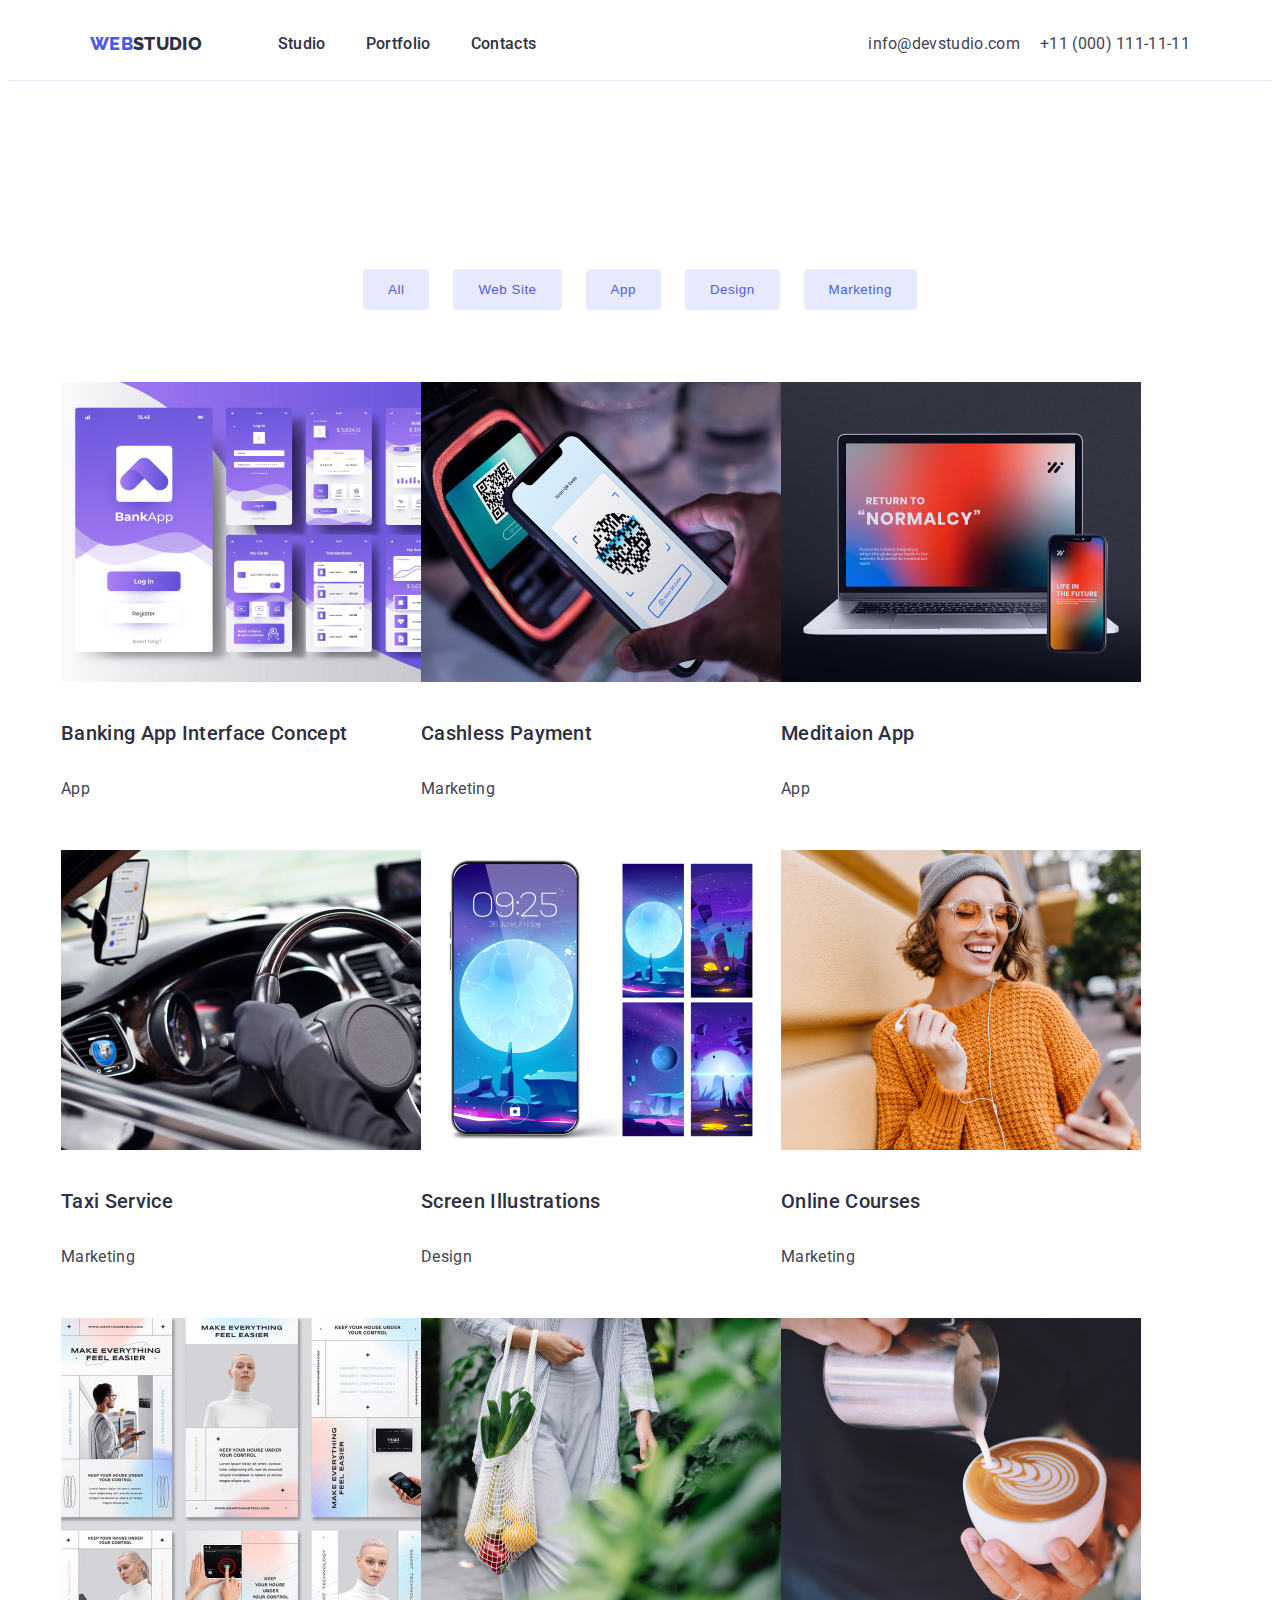
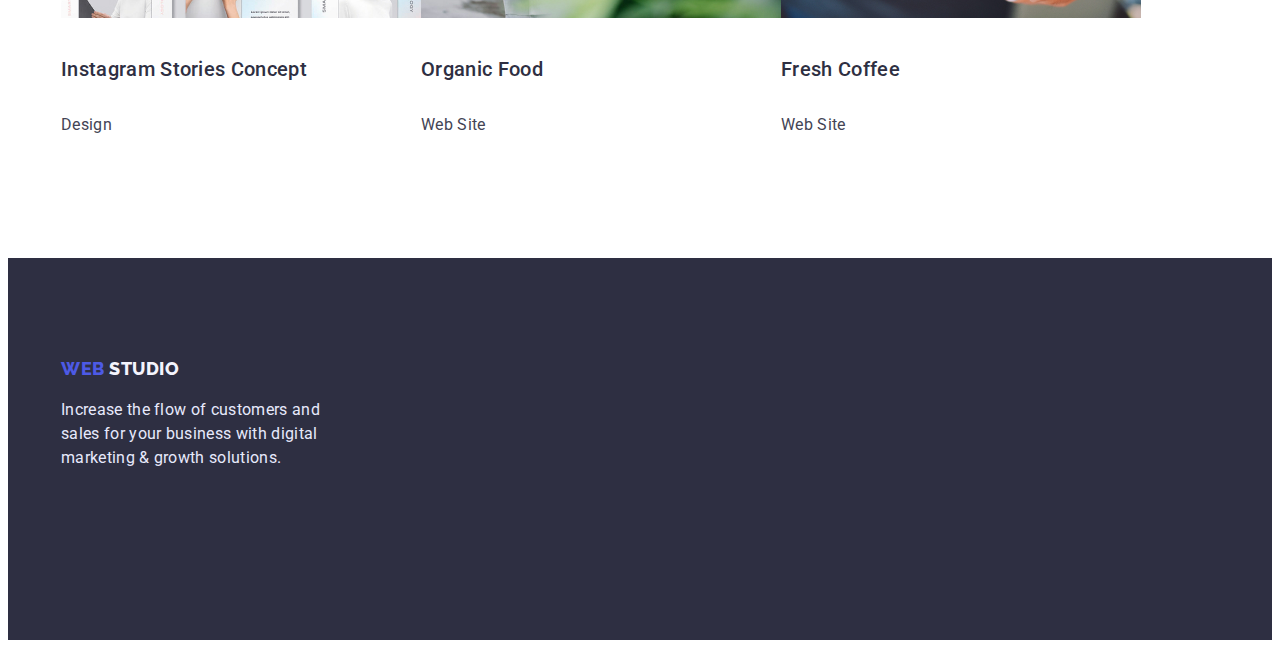
==== commit 0ca896e7: "Внесла тени на хедер и на кнопку" ====
--- a/portfolio.html
+++ b/portfolio.html
@@ -54,9 +54,7 @@
       </div>
     </header>
 
-
     <main class="portfolio-hero">
-
       <!--Navigation on page portfolio-->
       <section class="portfolio-navigation">
         <div class="container">
@@ -79,9 +77,7 @@
             </li>
           </ul>
         
-  
           <!--Link to app-->
-        
           <ul class="app-list list">
             <li class="app-item">
               <a href="" class="app-link link">
@@ -104,7 +100,6 @@
                 <p class="app-paragraph">App</p>
               </a>
             </li>
-  
             <li class="app-item">
               <a href="" class="app-link link">
                 <img src="./images/taxiservice.jpg" alt="Taxi Service" />
@@ -161,6 +156,7 @@
     <!-- футер-->
    <footer class="footer">
       <div class="container">
+
         <a href="./index.html" class="logo-footer-first link">
           WEB <span class="logo-footer-second link">Studio</span>
         </a>
@@ -169,6 +165,7 @@
           Increase the flow of customers and sales for your business with
           digital marketing & growth solutions.
         </p>
+        
       </div>
     </footer>
   </body>
--- a/css/style.css
+++ b/css/style.css
@@ -35,6 +35,7 @@
 .header {
     padding-top: 24px;
     padding-bottom: 24px;
+    border-bottom: 1px solid #E7E9FC;
 }
 
 /*скинути підкреслення на ссілках*.*/
@@ -98,9 +99,6 @@
 }
 .contacts {    
     display: flex;
-    
-    
-    
 }
 
 .navigation-contacts{
@@ -114,23 +112,18 @@
  .contact-adress {
     font-style: normal;
     font-weight: 400;
-    
     color: var(--gray-color);   
 }
 .contacts-adress:last-child {
     margin-right: 0;
 }
-
-
 
 .contact-adress:hover,
 .contact-adress:focus {
     color: var(--btn-navigation);
 }
 /* фокус для таба на интерактинвные элементы)*/
-
 /* Main */
-
 /* Section hero*/
 .hero {}
 
@@ -162,29 +155,27 @@
 .hero-buttom {
     font-family: inherit;
     font-weight: 500;
-        font-size: 16px;
-        display: flex;
-        display: inline-block;
-        width: 169px;
-        height: 56px;
-        Padding: 16px, 32px, 16px, 32px;
-       align-items: center;
-       letter-spacing: 0.04em;
-        background: #4D5AE5;
-        color: #FFFFFF;
-        border-radius: 4px;
-        cursor: pointer;
-       /* padding-top: 356px;
-        padding-right: 635px;
-        padding-bottom: 188px;
-        padding-left:636px ;*/
-    
-        margin-bottom: 188px;
+    color: #FFFFFF;
+    letter-spacing: 0.04em;
+    display: flex;
+    display: inline-block;
+    width: 169px;
+    height: 56px;
+    margin-bottom: 188px;
+    Padding: 16px, 32px, 16px, 32px;
+    align-items: center;
+    
+    background-color: #4D5AE5;
+    border-radius: 4px;
+    border-color: #4D5AE5;
+    cursor: pointer;
+        
+      
 }
 
 .hero-buttom:hover,
 .hero-buttom:focus {
-    color: #FFFFFF;
+    background-color: #404BBF;
 }
 
 /* Section tefnology*/
@@ -193,7 +184,6 @@
     padding-top: 120px;
     padding-bottom: 120px;
 }
-
 
 .tehhology-maintext {
     color: hidden;
@@ -217,12 +207,10 @@
 
 .tehnology-list {
     display: flex;
-    
 }
 
 .tehnology-item {
-    margin-right: 24px;
-    
+    margin-right: 24px; 
 }
 
 /* section work*/
@@ -259,7 +247,6 @@
 
 .about {
     background: #F4F4FD;
-    
 }
 
 .about-maintext {
@@ -283,55 +270,38 @@
 
 .about-paragraph, .footer-paragraph {
     font-weight: 400;
-   
-        color: var(--gray-color);
-        margin-bottom: 32px;
-}
-
+    color: var(--gray-color);
+    margin-bottom: 32px;
+}
 
 /* Footer */
 
 .footer {
     background: #2E2F42;
     padding-top: 100px; 
-    
     padding-bottom: 100px;
-    /*padding-right: 1020px;
-    display: flex;
-    /*padding-left: 156px;*/
 }
 
 .logo-footer-first, .logo-footer-second {
     font-family: 'Raleway';
-        font-weight: 800;
-        font-size: 18px;
-        line-height: 1.17;
-        
-        letter-spacing: 0.03em;
-        text-transform: uppercase;
-        color:var(--violet-color);
-       margin-bottom: 16px;
-       
+    font-weight: 800;
+    font-size: 18px;
+    line-height: 1.17;
+    letter-spacing: 0.03em;
+    text-transform: uppercase;
+    color:var(--violet-color);   
 }
 
 .logo-footer-second {
-        color: #F4F4FD;
-       
-       /* padding-top: 100px;
-        margin-bottom: 16px;*/
-   
+    color: #F4F4FD;
 }
 
 .footer-paragraph {
-        color: #E7E9FC;
-        width: 264px;
-            height: 110px;
-       /* padding-top: 16px;
-        padding-right: 1020px;
-        padding-bottom: 100px;
-        padding-left: 156px;*/
-}
-
+    color: #E7E9FC;
+    width: 264px;
+    height: 110px;
+    margin-top: 16px;
+}
 
 /*--Page portoflio--*/
 /*  Section portfolio navigation*/
@@ -346,30 +316,39 @@
 .portfolio-navigation-list {
     display: flex;
     margin-bottom: 72px;
+    margin-top: 92px;
     align-items: center;
-        text-align: center;
-        
+    text-align: center;  
+    justify-content: center;  
+    
+ 
+}
+.portfolio-navigation-item:last-child {
+    margin-right: 0;
 }
 
 .portfolio-navigation-item {
     margin-right: 24px ;
-
+   
 }
 
 .portfolio-buttom {
+    display: flex;
     font-weight: 500;
-        font-size: 16px;
-        display: flex;
-        align-items: center;
-        text-align: center;
-        letter-spacing: 0.04em;
-        color: var(--violet-color);
-        cursor: pointer;
-        padding: 12px 24px 12px 24px;
-        width: 126px;
-        height: 48px;
-        border-radius: 4px;
-        background-color: #E7E9FC;
+    background-color: #E7E9FC;
+    align-items: center; 
+    letter-spacing: 0.04em;
+    color: var(--violet-color);
+    cursor: pointer;
+
+    padding-top: 12px;
+    padding-right: 24px;
+    padding-bottom: 12px;
+    padding-left: 24px;
+
+    border: 1px solid #E7E9FC;
+    border-radius: 4px;
+       
 }
 
 .portfolio-buttom:hover,
@@ -395,8 +374,7 @@
     width: 360px;
     height: 420px;
     gap: 24px;
-    
-    
+    margin-bottom: 48px ;   
 }
 .app-item:last-child {
     margin: 0px;
@@ -421,7 +399,7 @@
 .app-paragraph {
     font-weight: 400;
         color: var(--gray-color);
-        margin-bottom: 32px;
+        
 }
 /**flexbox**/
 
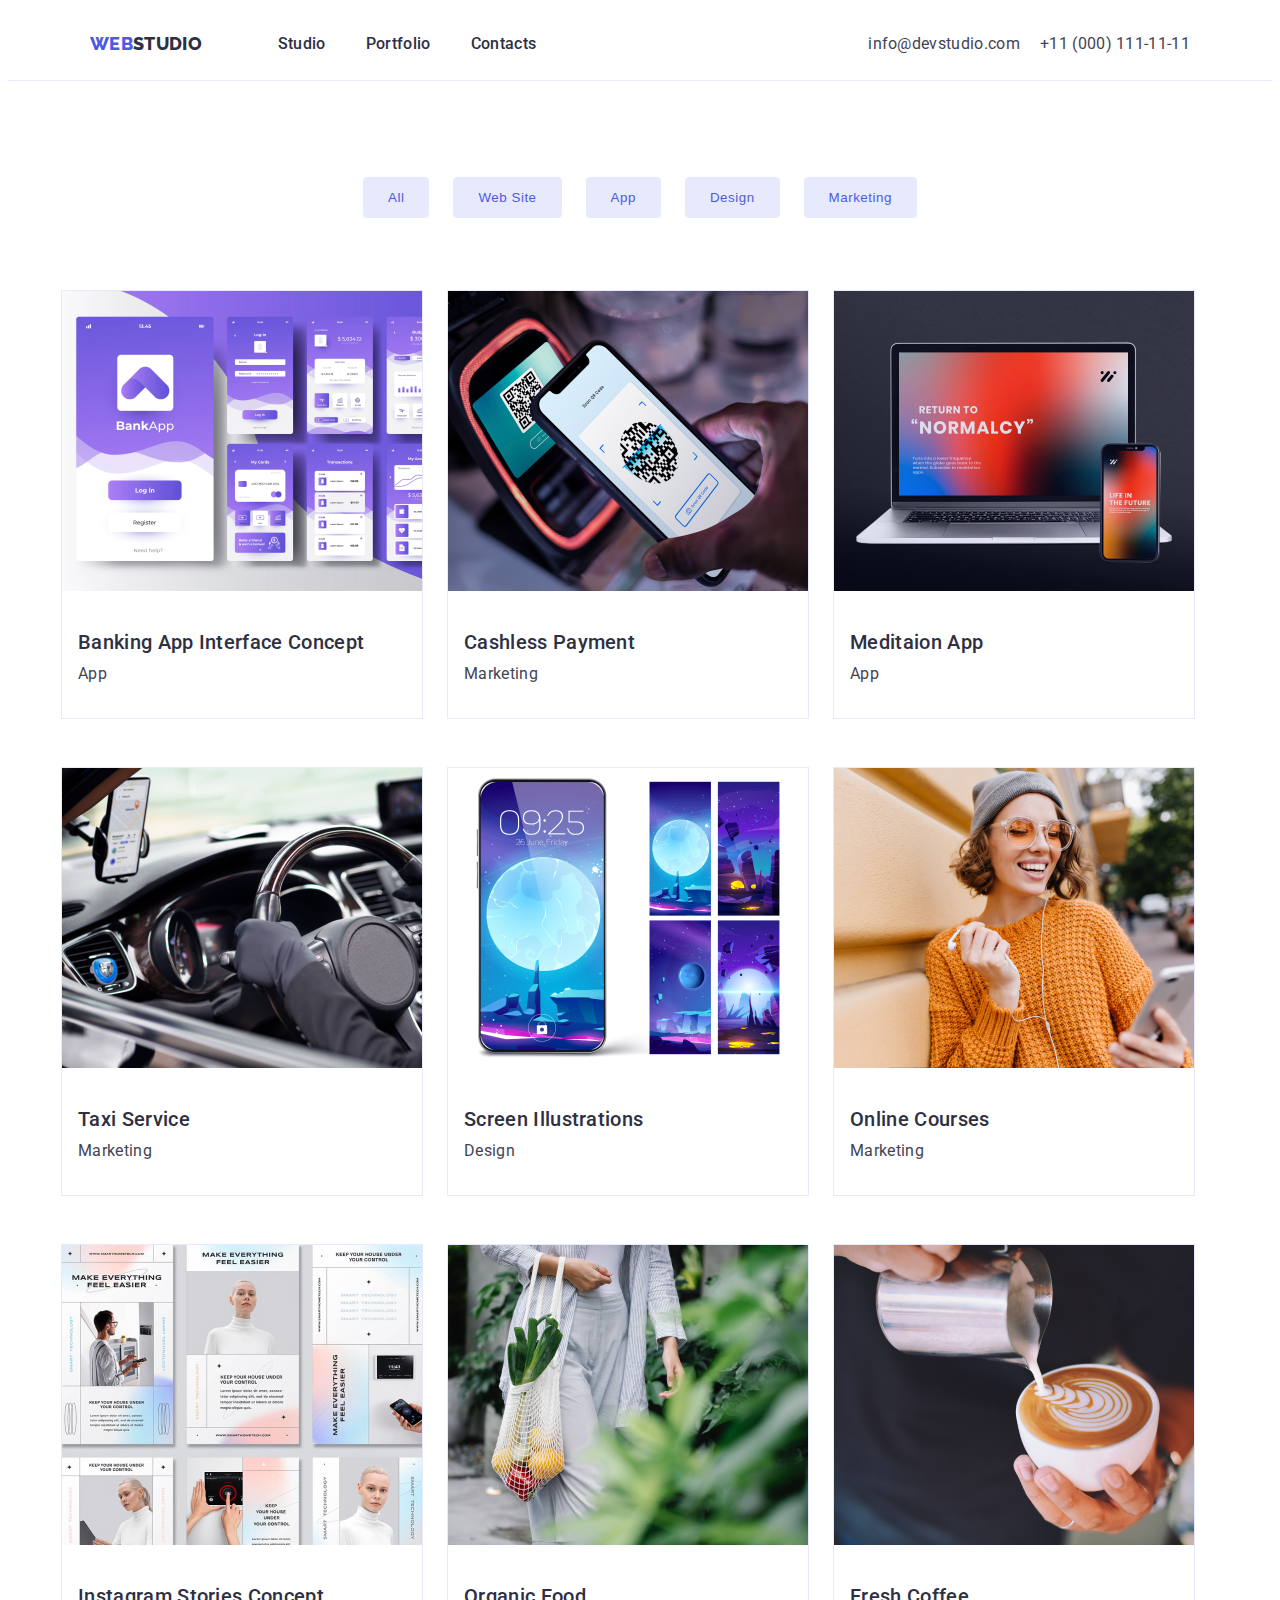
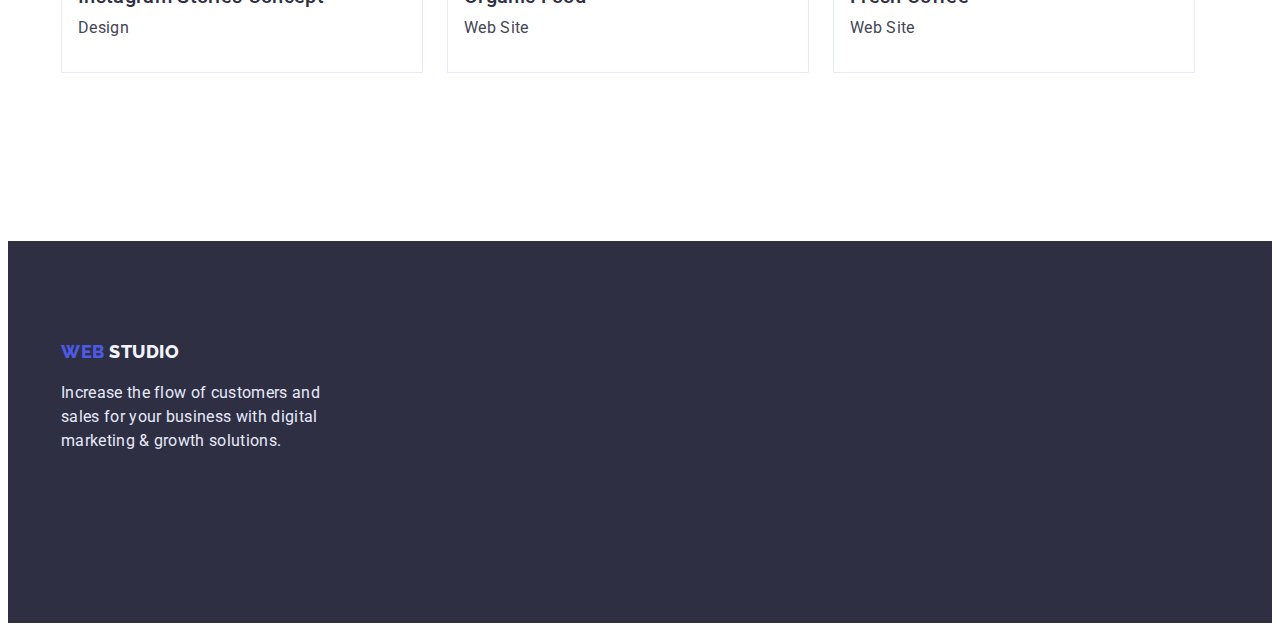
==== commit 1a08d918: "Здається зробила все" ====
--- a/portfolio.html
+++ b/portfolio.html
@@ -82,8 +82,8 @@
             <li class="app-item">
               <a href="" class="app-link link">
                 <img src="./images/bankingapp.jpg" alt="banks app" />
-                <h2 class="app-maintext">Banking App Interface Concept</h2>
-                <p class="app-paragraph">App</p>
+                <h2 class="app-maintext ">Banking App Interface Concept</h2>
+                 <p class="app-paragraph">App</p>
               </a>
             </li>
             <li class="app-item">
@@ -165,7 +165,7 @@
           Increase the flow of customers and sales for your business with
           digital marketing & growth solutions.
         </p>
-        
+
       </div>
     </footer>
   </body>
--- a/css/style.css
+++ b/css/style.css
@@ -211,6 +211,13 @@
 
 .tehnology-item {
     margin-right: 24px; 
+    width: 264px;
+    
+}
+.tehnology-item:last-child {
+    margin-right: 0;
+
+
 }
 
 /* section work*/
@@ -221,7 +228,8 @@
     color: tomato;
 }
 
-.work-maintext, .about-maintext {
+.work-maintext,
+ .about-maintext {
     font-weight: 700;
     font-size: 36px;
     line-height: 1.11;
@@ -230,6 +238,7 @@
     text-transform: capitalize;
     color: var(--maintext-color);
     margin-bottom: 72px;
+    
 }
 
 .work-list {
@@ -259,8 +268,12 @@
 }
 
 .about-item {
-    margin-bottom: 32px;
+    margin-bottom: 120px;
     margin-right: 24px;
+    background: #FFFFFF;
+    text-align: center;
+    
+
 }
 
 .about-text {
@@ -280,6 +293,7 @@
     background: #2E2F42;
     padding-top: 100px; 
     padding-bottom: 100px;
+    margin-top: 120px;
 }
 
 .logo-footer-first, .logo-footer-second {
@@ -309,7 +323,7 @@
 .portfolio-hero {}
 
 .portfolio-navigation {
-    padding-top: 96px;
+    margin-top: 96px;
     margin-bottom: 72px;
 }
 
@@ -347,8 +361,7 @@
     padding-left: 24px;
 
     border: 1px solid #E7E9FC;
-    border-radius: 4px;
-       
+    border-radius: 4px;    
 }
 
 .portfolio-buttom:hover,
@@ -359,11 +372,7 @@
     color: var(--gray-color);
 }
 
-
 /* Section portfolio aalication*/
-
-.application {}
-
 .app-list {
     display: flex;
     flex-wrap: wrap;
@@ -372,34 +381,35 @@
 
 .app-item {
     width: 360px;
-    height: 420px;
-    gap: 24px;
-    margin-bottom: 48px ;   
-}
-.app-item:last-child {
-    margin: 0px;
-}
-
-.app-link {
-    
-}
+    margin-right: 24px;
+    margin-bottom: 48px ;
+    border: 1px solid;
+    border-color: #E7E9FC;
+}
+.app-item:nth-child(3n) {
+    margin-right: 0;
+}
+
+/*.app-link { 
+}*/
 
 .app-maintext {
     font-weight: 500;
         font-size: 20px;
         line-height: 1.2;
         color: var(--maintext-color);
-        margin-bottom: 32px;
+        margin-bottom: 8px;
         padding-top: 32px;
-        padding-right: 54px;
-        padding-left: ;
+        
+        padding-left: 16px;
        
 }
 
 .app-paragraph {
     font-weight: 400;
-        color: var(--gray-color);
-        
+    color: var(--gray-color);
+    margin-bottom: 32px;
+    padding-left: 16px;
 }
 /**flexbox**/
 
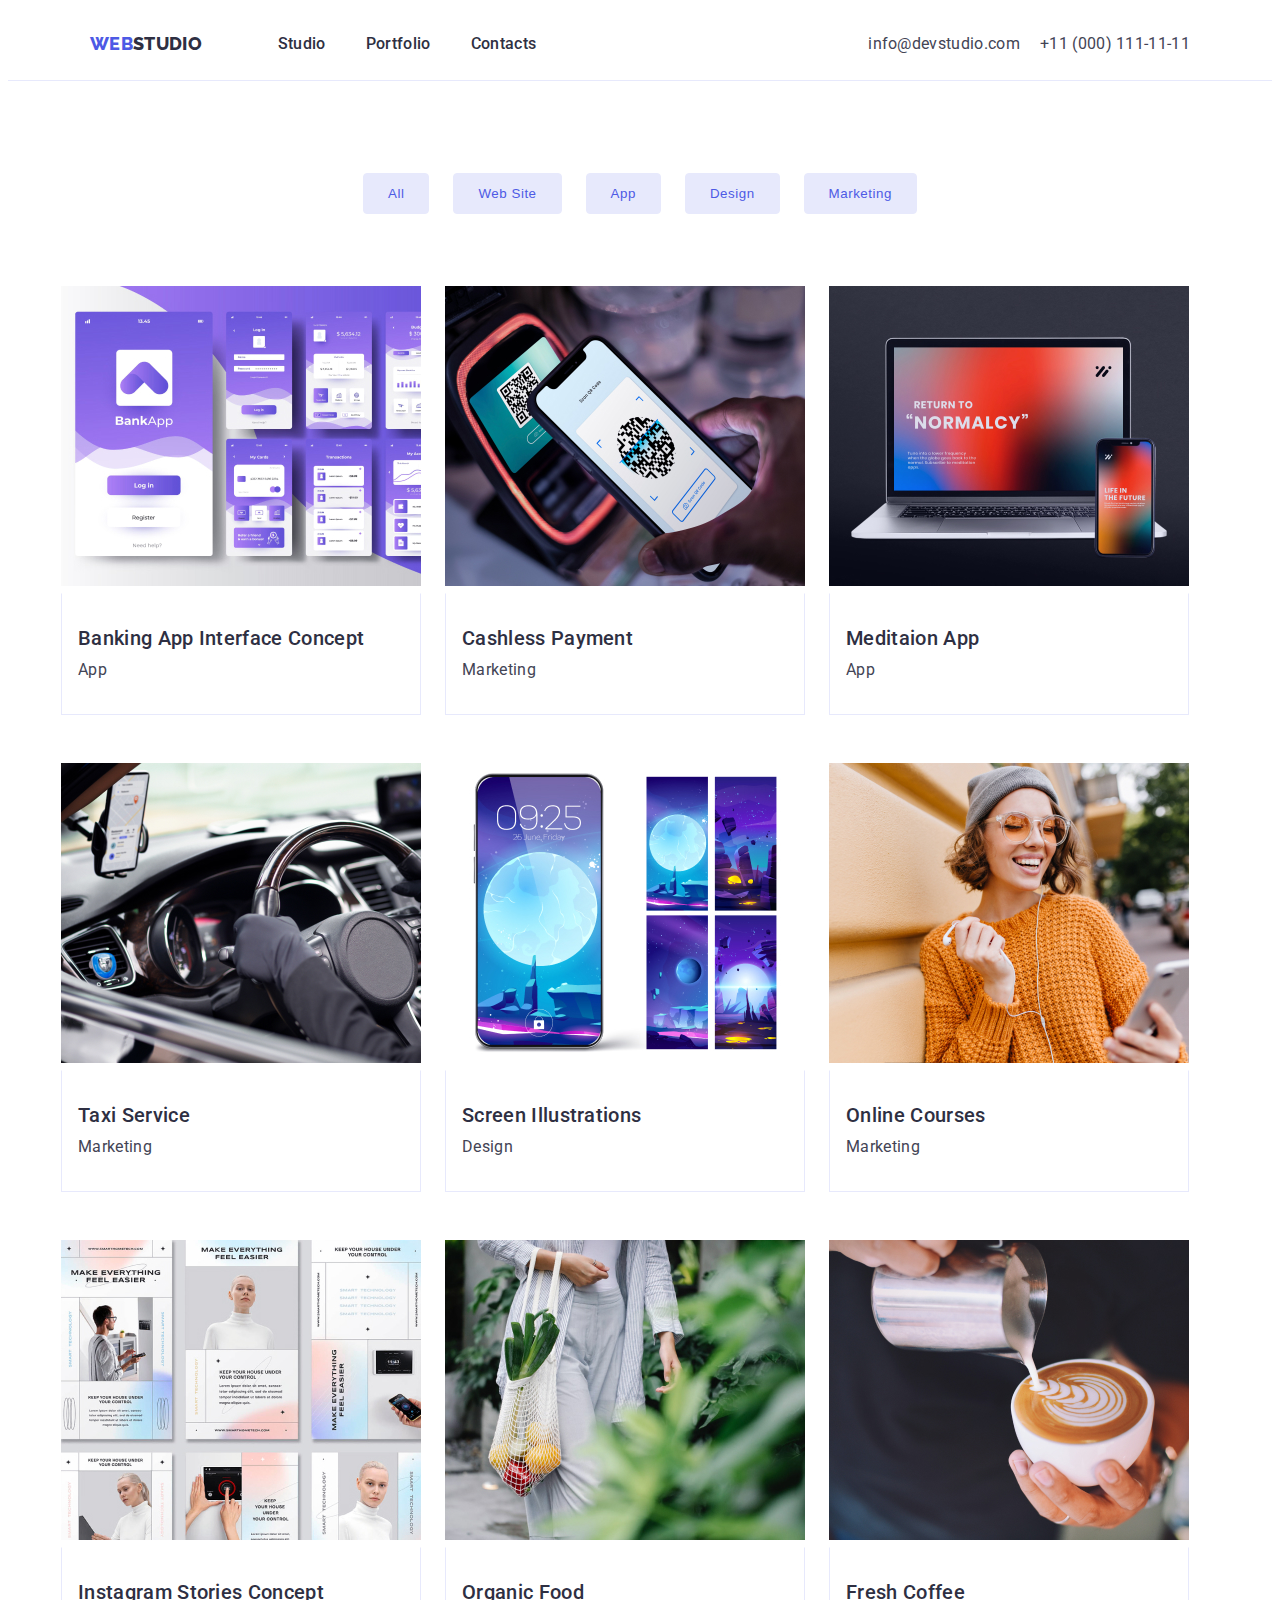
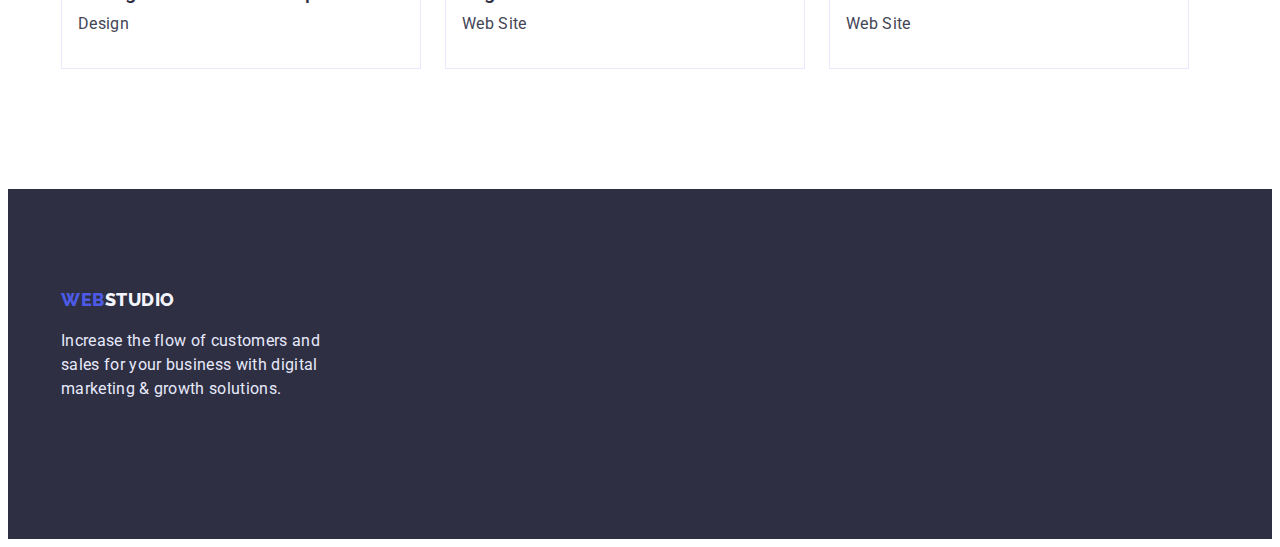
==== commit 3ee29516: "Зробила перші зміни" ====
--- a/portfolio.html
+++ b/portfolio.html
@@ -82,29 +82,30 @@
             <li class="app-item">
               <a href="" class="app-link link">
                 <img src="./images/bankingapp.jpg" alt="banks app" />
-                <h2 class="app-maintext ">Banking App Interface Concept</h2>
+                <div class="shadow"><h2 class="app-maintext ">Banking App Interface Concept</h2>
                  <p class="app-paragraph">App</p>
+                </div>
               </a>
             </li>
             <li class="app-item">
               <a href="" class="app-link link">
                 <img src="./images/cashless.jpg" alt="cashless payment" />
-                <h2 class="app-maintext">Cashless Payment</h2>
-                <p class="app-paragraph">Marketing</p>
+                <div class="shadow"><h2 class="app-maintext">Cashless Payment</h2>
+                <p class="app-paragraph">Marketing</p></div>
               </a>
             </li>
             <li class="app-item">
               <a href="" class="app-link link">
                 <img src="./images/meditationapp.jpg" alt="meditation app" />
-                <h2 class="app-maintext">Meditaion App</h2>
-                <p class="app-paragraph">App</p>
+                <div class="shadow"><h2 class="app-maintext">Meditaion App</h2>
+                <p class="app-paragraph">App</p></div>
               </a>
             </li>
             <li class="app-item">
               <a href="" class="app-link link">
                 <img src="./images/taxiservice.jpg" alt="Taxi Service" />
-                <h2 class="app-maintext">Taxi Service</h2>
-                <p class="app-paragraph">Marketing</p>
+                <div class="shadow"><h2 class="app-maintext">Taxi Service</h2>
+                <p class="app-paragraph">Marketing</p></div>
               </a>
             </li>
             <li class="app-item">
@@ -113,15 +114,15 @@
                   src="./images/screenillustration.jpg"
                   alt="Screen Illustrations"
                 />
-                <h2 class="app-maintext">Screen Illustrations</h2>
-                <p class="app-paragraph">Design</p>
+                <div class="shadow"><h2 class="app-maintext">Screen Illustrations</h2>
+                <p class="app-paragraph">Design</p></div>
               </a>
             </li>
             <li class="app-item">
               <a href="" class="app-link link">
                 <img src="./images/onlinecourses.jpg" alt="Online Courses" />
-                <h2 class="app-maintext">Online Courses</h2>
-                <p class="app-paragraph">Marketing</p>
+                <div class="shadow"><h2 class="app-maintext">Online Courses</h2>
+                <p class="app-paragraph">Marketing</p></div>
               </a>
             </li>
             <li class="app-item">
@@ -130,22 +131,22 @@
                   src="./images/inststories.jpg"
                   alt="Instagram Stories Concept"
                 />
-                <h2 class="app-maintext">Instagram Stories Concept</h2>
-                <p class="app-paragraph">Design</p>
+                <div class="shadow"><h2 class="app-maintext">Instagram Stories Concept</h2>
+                <p class="app-paragraph">Design</p></div>
               </a>
             </li>
             <li class="app-item">
               <a href="" class="app-link link">
                 <img src="./images/organicfood.jpg" alt="Organic Food" />
-                <h2 class="app-maintext">Organic Food</h2>
-                <p class="app-paragraph">Web Site</p>
+                <div class="shadow"><h2 class="app-maintext">Organic Food</h2>
+                <p class="app-paragraph">Web Site</p></div>
               </a>
             </li>
             <li class="app-item">
               <a href="" class="app-link link">
                 <img src="./images/freshcoffe.jpg" alt="Fresh Coffee" />
-                <h2 class="app-maintext">Fresh Coffee</h2>
-                <p class="app-paragraph">Web Site</p>
+                <div class="shadow"><h2 class="app-maintext">Fresh Coffee</h2>
+                <p class="app-paragraph">Web Site</p></div>
               </a>
             </li>
           </ul>
@@ -158,7 +159,7 @@
       <div class="container">
 
         <a href="./index.html" class="logo-footer-first link">
-          WEB <span class="logo-footer-second link">Studio</span>
+          WEB<span class="logo-footer-second link">Studio</span>
         </a>
 
         <p class="footer-paragraph">
--- a/css/style.css
+++ b/css/style.css
@@ -11,7 +11,6 @@
     line-height: 1.5;
     font-size: 16px;
     background-color: #FFFFFF;
-
 }
 
 /*якщо є нормалайз 
@@ -48,30 +47,24 @@
  }
 
 .logo-first, .logo-second {
-        font-family: 'Raleway';
-        font-style: normal;
-        font-weight: 800;
-        font-size: 18px;
-        line-height: 1.33; 
-        display: flex;
-        color:var(--violet-color);
-}
-
+    font-family: 'Raleway';
+    font-style: normal;
+    font-weight: 800;
+    font-size: 18px;
+    line-height: 1.33; 
+    display: flex;
+    color:var(--violet-color);
+}
 
 .logo-second {
-    color:var(--maintext-color);
-       
+    color:var(--maintext-color);  
 }
 
 .navigation-list { 
-     display: flex ;
-     margin-left: 76px;
-     margin-right: 332px;
-
-}
-/*.navigation-list li {
-    
-}*/
+    display: flex ;
+    margin-left: 76px;
+    margin-right: 332px;
+}
 
 .navigation-item {
     margin-right: 40px;
@@ -85,13 +78,7 @@
     display: block;
     font-weight: 500;
     color:var(--maintext-color);
- 
-}
-
-/*.navigation-list  .navigation-link+.navigation-link {
-    display: flex;
-   
-}*/
+}
 
 .navigation-link:hover,
 .navigation-link:focus {
@@ -125,19 +112,18 @@
 /* фокус для таба на интерактинвные элементы)*/
 /* Main */
 /* Section hero*/
-.hero {}
+/*.hero {}*/
 
 .hero-main{ 
     background: #2E2F42;
     text-align: center;
-    /*padding-top: 188px;
-    padding-right: 473px;
-    padding-bottom: 292px;
-    padding-left: 473px;*/
+    padding-top:188px  ;
+    padding-bottom: 188px; 
+
 }
 
 .hero-text {
-font-weight: 700;
+    font-weight: 700;
     font-size: 56px;
     line-height: 1.07;
     text-align: center;
@@ -145,11 +131,10 @@
     color: #FFFFFF;
     margin-top: 0;
     margin-bottom: 48px;
-    padding-top:188px  ;
     padding-right: 317px;
     padding-left: 317px;
     
-
+   
 }
 
 .hero-buttom {
@@ -158,19 +143,16 @@
     color: #FFFFFF;
     letter-spacing: 0.04em;
     display: flex;
-    display: inline-block;
-    width: 169px;
-    height: 56px;
-    margin-bottom: 188px;
-    Padding: 16px, 32px, 16px, 32px;
+    margin: 0 auto;
+    
+    padding: 16px 32px;
     align-items: center;
-    
+    justify-content: center;
+
     background-color: #4D5AE5;
     border-radius: 4px;
     border-color: #4D5AE5;
-    cursor: pointer;
-        
-      
+    cursor: pointer;   
 }
 
 .hero-buttom:hover,
@@ -182,7 +164,6 @@
 
 .tehnology {
     padding-top: 120px;
-    padding-bottom: 120px;
 }
 
 .tehhology-maintext {
@@ -197,7 +178,7 @@
     margin-bottom: 8px;
 }
 .tehnology-text {
- margin-top: 120px ;
+     
 }
 
 .tehnology-paragraph {
@@ -211,15 +192,11 @@
 
 .tehnology-item {
     margin-right: 24px; 
-    width: 264px;
-    
+    width: 264px; 
 }
 .tehnology-item:last-child {
     margin-right: 0;
-
-
-}
-
+}
 /* section work*/
 
 .work {
@@ -238,24 +215,24 @@
     text-transform: capitalize;
     color: var(--maintext-color);
     margin-bottom: 72px;
-    
 }
 
 .work-list {
     display: flex;
+    gap:24px;
 }
 
 .work-item {
     margin-bottom: 120px;
-    margin-right: 24px ;
-}
-
-.work-link {}
+}
+
+/*.work-link {}*/
 
 /*section our team - about*/
 
 .about {
     background: #F4F4FD;
+    padding-bottom: 120px;
 }
 
 .about-maintext {
@@ -268,23 +245,19 @@
 }
 
 .about-item {
-    margin-bottom: 120px;
     margin-right: 24px;
     background: #FFFFFF;
     text-align: center;
-    
-
+    border-radius: 0px 0px 4px 4px;
 }
 
 .about-text {
-    margin-top: 32px;
     margin-bottom: 8px;
 }
 
 .about-paragraph, .footer-paragraph {
     font-weight: 400;
     color: var(--gray-color);
-    margin-bottom: 32px;
 }
 
 /* Footer */
@@ -293,7 +266,6 @@
     background: #2E2F42;
     padding-top: 100px; 
     padding-bottom: 100px;
-    margin-top: 120px;
 }
 
 .logo-footer-first, .logo-footer-second {
@@ -320,30 +292,27 @@
 /*--Page portoflio--*/
 /*  Section portfolio navigation*/
 
-.portfolio-hero {}
+/*.portfolio-hero {}*/
 
 .portfolio-navigation {
-    margin-top: 96px;
+    padding-bottom: 72px;
+    padding-top: 92px;
+}
+
+.portfolio-navigation-list {
+    display: flex;
     margin-bottom: 72px;
-}
-
-.portfolio-navigation-list {
-    display: flex;
-    margin-bottom: 72px;
-    margin-top: 92px;
     align-items: center;
     text-align: center;  
     justify-content: center;  
-    
- 
-}
+}
+
 .portfolio-navigation-item:last-child {
     margin-right: 0;
 }
 
 .portfolio-navigation-item {
     margin-right: 24px ;
-   
 }
 
 .portfolio-buttom {
@@ -376,18 +345,24 @@
 .app-list {
     display: flex;
     flex-wrap: wrap;
-  
-}
-
+}
+.shadow { 
+    border: 1px solid;
+    border-color: #E7E9FC;
+    border-top-color: transparent;
+}
 .app-item {
     width: 360px;
     margin-right: 24px;
     margin-bottom: 48px ;
-    border: 1px solid;
-    border-color: #E7E9FC;
+   
+    
 }
 .app-item:nth-child(3n) {
     margin-right: 0;
+}
+/*.app-item:ntn-child(7,8,9) {
+    padding-bottom:120px;
 }
 
 /*.app-link { 
@@ -395,13 +370,12 @@
 
 .app-maintext {
     font-weight: 500;
-        font-size: 20px;
-        line-height: 1.2;
-        color: var(--maintext-color);
-        margin-bottom: 8px;
-        padding-top: 32px;
-        
-        padding-left: 16px;
+    font-size: 20px;
+    line-height: 1.2;
+    color: var(--maintext-color);
+    margin-bottom: 8px;
+    padding-top: 32px;
+    padding-left: 16px;
        
 }
 
@@ -414,21 +388,18 @@
 /**flexbox**/
 
  .container {
-   /* 
-    height: ;
-    
-    outline: 2px rgb(141, 20, 227);*/
-    margin-left: auto;
     width: 1158px;
-    margin-right: auto;
     padding-left: 15px;
     padding-right: 15px;
     margin: 0 auto;
-    
  }
 
  .main-nav {
-     display: flex;
-     align-items: center;
-     justify-content: center;
+    display: flex;
+    align-items: center;
+    justify-content: center;
  }
+ .card { 
+    padding-bottom: 32px ;
+    padding-top: 32px; 
+ }